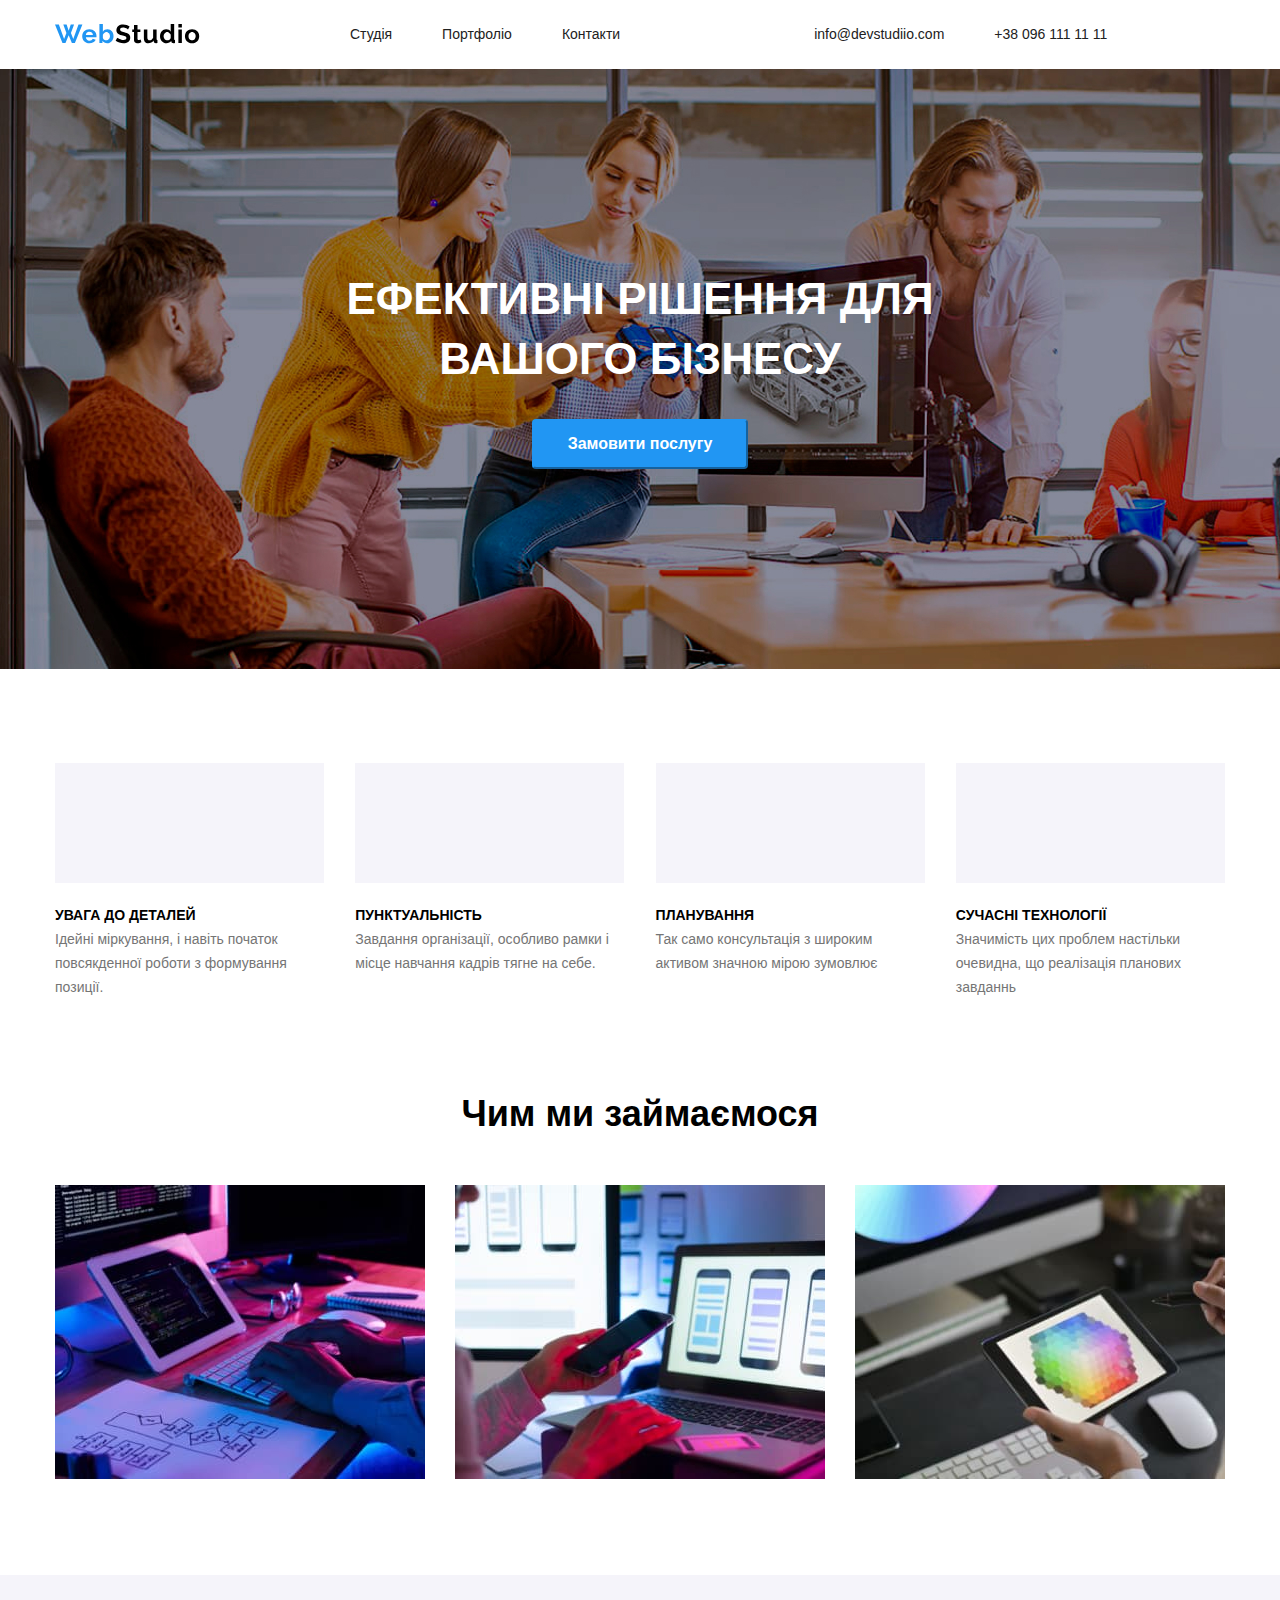
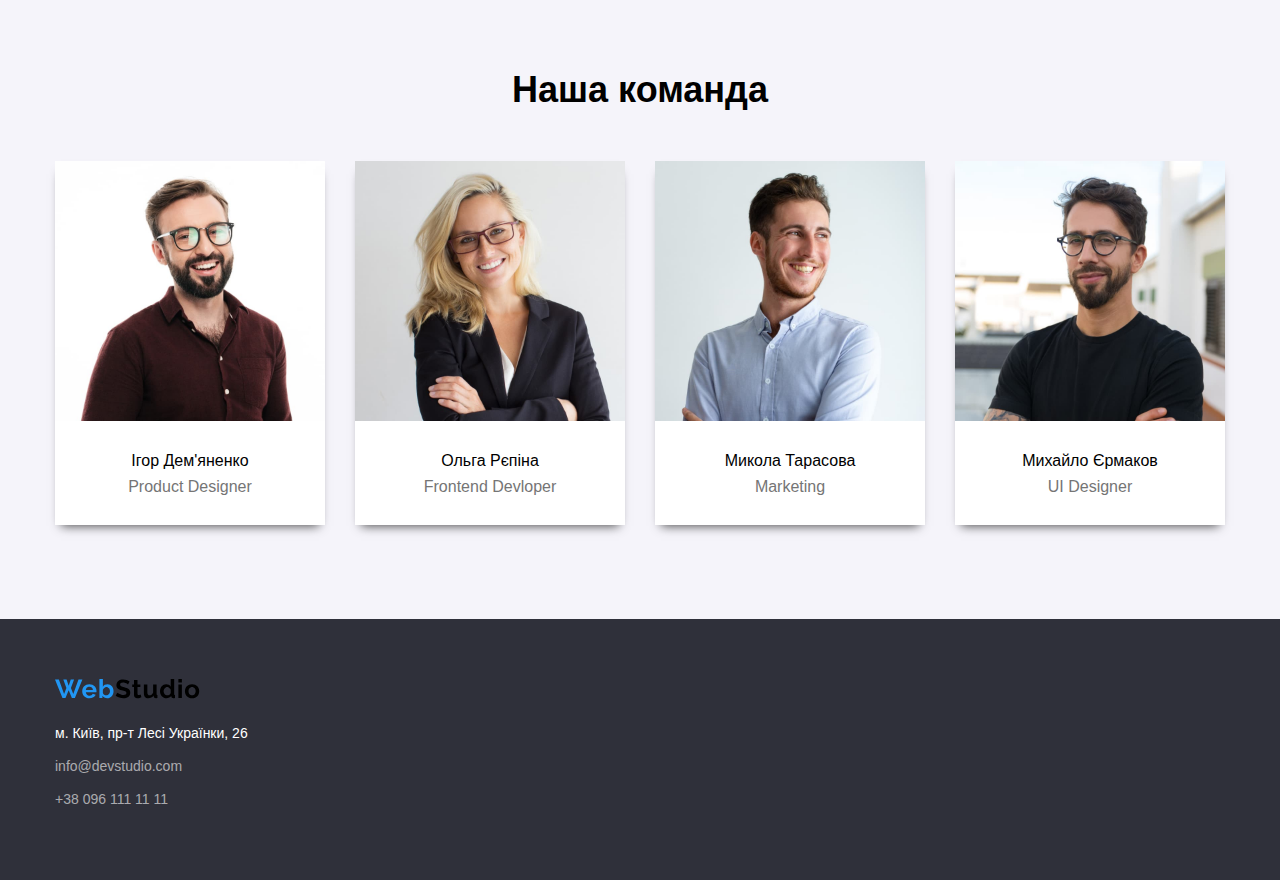
==== index.html @ 3b6b155e "add shadow" ====
<!DOCTYPE html>
<html lang="en">
<head>
    <meta charset="UTF-8">
    <meta name="viewport" content="width=device-width, initial-scale=1.0">
    <title>WebStudio</title>
    <link rel="stylesheet" href="normalize.css">
    <link rel="stylesheet" href="reset.css">
    <link rel="stylesheet" href="style.css">
</head>
<body>
    <header class="main-header">
       <div class="container">
        <ul class="nav-menu">
            <img src="img_Web/WebStudio.svg" alt="" class="logo">
            <li><a href="#" class="nav-link">Студія</a></li>
            <li><a href="porfolio.html" class="nav-link">Портфоліо</a></li>
            <li><a href="#" class="nav-link">Контакти</a></li>
            <li><a href="mailto:info@devstudiio.com" class="nav-email">info@devstudiio.com</a></li>
            <li><a href="tel:+380961111111" class="phone-number">+38 096 111 11 11</a></li>
        </ul>
       </div>
    </header>
    <main>
        <section class="main-section">
            <div class="container">
                <div class="flex-container">
                <h1 class="main-title">ЕФЕКТИВНІ РІШЕННЯ ДЛЯ ВАШОГО БІЗНЕСУ</h1>
                <button type="button" class="order-button"><p class="text-button">Замовити послугу</p></button>   
            </div> 
            </div>
        </section>
        <section class="feature-section">
            <div class="container">
                <div class="flex-container1">
                <div class="feature" id="one">
                    <h2 class="feature-title">УВАГА ДО ДЕТАЛЕЙ</h2>
                    <p class="feature-text">Ідейні міркування, і навіть початок повсякденної роботи з формування позиції.</p>
                </div>
                <br>
                <div class="feature" id="two">
                    <h2 class="feature-title">ПУНКТУАЛЬНІСТЬ</h2>
                    <p class="feature-text">Завдання організації, особливо рамки і місце навчання кадрів тягне на себе.</p>
                </div>
                <br>
                <div class="feature" id="three">
                    <h2 class="feature-title">ПЛАНУВАННЯ</h2>
                    <p class="feature-text">Так само консультація з широким активом значною мірою зумовлює</p>
                </div>
                <br>
                <div class="feature" id="four">
                    <h2 class="feature-title">СУЧАСНІ ТЕХНОЛОГІЇ</h2>
                    <p class="feature-text">Значимість цих проблем настільки очевидна, що реалізація планових завданнь</p>
                </div>
            </div>
            </div>
        </section>
        <section class="services">
            <div class="container">
                <h1 class="services-title">Чим ми займаємося</h1>
            <ul class="services-list">
                <li><img src="img_Web/imgg.jpg" alt="" class="foto-services"></li>
                <li><img src="img_Web/img(1).jpg" alt="" class="foto-services"></li>
                <li><img src="img_Web/img(2).jpg" alt="" class="foto-services"></li>
            </ul>
            </div>
        </section>
        <section class="team-section">
           <div class="container">
            <h1 class="team-title">Наша команда</h1>
            <ul class="team-list">
                <li class="team-li">
                    <img src="img_Web/img_.jpg" alt="" class="foto-member">
                    <p class="team-member-name">Ігор Дем'яненко</p>
                    <p class="team-member-job">Product Designer</p>
                </li>
                <li class="team-li">
                    <img src="img_Web/img_(1).jpg" alt="" class="foto-member">
                    <p class="team-member-name">Ольга Рєпіна</p>
                    <p class="team-member-job">Frontend Devloper</p>
                </li>
                <li class="team-li">
                    <img src="img_Web/img_(2).jpg" alt="" class="foto-member">
                    <p class="team-member-name">Микола Тарасова</p>
                    <p class="team-member-job">Marketing</p>
                </li>
                <li class="team-li">
                    <img src="img_Web/img_(3).jpg" alt="" class="foto-member">
                    <p class="team-member-name">Михайло Єрмаков</p>
                    <p class="team-member-job">UI Designer</p>
                </li>
            </ul>
           </div>
        </section>
    <footer class="main-footer">
        <div class="container">
            <img src="img_Web/WebStudio.svg" alt="" class="footer-logo">
            <p class="footer-address">м. Київ, пр-т Лесі Українки, 26</p>
            <p class="footer-email"><a href="mailto:info@devstudiio.com" class="link-email">info@devstudio.com</a></p>
            <p class="footer-phone"><a href="tel:+380961111111" class="link-phone">+38 096 111 11 11</a></p>    
        </div>
    </footer>
</body>
</html>
---- style.css ----
* {
  padding: 0;
  margin: 0;
}
:root {
  --background-color: #2F303A;
  --button-color: #2196F3;
  --section-two-color-text: #757575;
}

@font-face {
  font-family: 'Roboto';
  font-weight: 700;
  src: url('Roboto\Roboto-Bold.ttf');
}

@font-face {
  font-family: 'Roboto';
  font-weight: 900;
  src: url('Roboto\Roboto-Black.ttf');
}

@font-face {
  font-family: 'Roboto';
  font-weight: 500;
  src: url('Roboto\Roboto-Medium.ttf');
}

@font-face {
  font-family: 'Roboto';
  font-weight: 400;
  src: url('Roboto\Roboto-Regular.ttf');
}

@font-face {
  font-family: 'Roboto';
  font-weight: 300;
  src: url('Roboto\Roboto-Light.ttf');
}

body {

  font-family: 'Roboto', sans-serif;
  font-size: 14px
}
.nav-menu {
  list-style: none;
  display: flex;
  justify-content: center;
  justify-self: center;
  align-items: center;
}
.main-header > .container{
  display: flex;
  align-items: center;
}
.nav-link {
  font-family: 'Roboto', sans-serif;
  text-decoration: none;
  font-weight: 500;
  font-size: 14px;
  line-height: 1.17;
  color: #212121;
  margin-right: 50px;
}
.nav-link:hover {
  color: var(--button-color);
}
.nav-email{
  color: #212121;
  text-decoration: none;
}
.nav-email:hover{
  color: var(--button-color);
}
.logo{
margin-right: 150px;
}
.nav-email{
margin-left: 144px;
}
.phone-number{
margin-left: 50px;
color: #212121;
text-decoration: none;
}
.phone-number:hover{
  color: var(--button-color);
}
.main-section {
  background-color: var(--background-color);
}

.main-title {
  color: #FFF;
  text-align: center;
  font-family: 'Roboto' sans-serif;
  font-size: 44px;
  font-style: normal;
  font-weight: 900;
  line-height: 60px; 
  text-transform: uppercase;
}

.order-button {
  border-radius: 4px;
  border-color: var(--button-color);
  background-color: var(--button-color);
  text-align: center;
  width: 216px;
  height: 50px;
}

.text-button {
  font-family: 'Roboto', sans-serif;
  font-weight: 700;
  font-size: 16px;
  line-height: 16.41px;
  color: #FFFFFF;
}
.feature{
  width: 23%;
}
.feature-title {
  font-family: 'Roboto', sans-serif;
  font-weight: 700;
  font-size: 14px;
  line-height: 24px;
}

.feature-text {
  font-family: 'Roboto', sans-serif;
  font-weight: 400;
  font-size: 14px;
  line-height: 24px;
  color: #757575;
}

.services-title {
  font-family: 'Roboto', sans-serif;
  font-weight: 700;
  font-size: 36px;
  line-height: 42px;
  text-align: center;
  padding-bottom: 50px;
}
.team-title {
  font-family: 'Roboto', sans-serif;
  font-weight: 700;
  font-size: 36px;
  line-height: 42px;
  text-align: center;
  padding-bottom: 50px;
}
.team-member-name {
  font-family: 'Roboto', sans-serif;
  font-weight: 500;
  font-size: 16px;
  text-align: center;
  padding-top: 30px;
}

.team-member-job {
  font-family: 'Roboto', sans-serif;
  font-weight: 400;
  font-size: 16px;
  color: var(--section-two-color-text);
  text-align: center;
  padding-top: 10px;
}
.main-footer {
  background-color: var(--background-color);
}

.footer-address,
.footer-email,
.footer-phone {
      font-family: 'Roboto', sans-serif;
      font-weight: 400;
      font-size: 14px;
      line-height: 24px;
      color: #FFFFFF;
      padding-bottom: 9px;
  }

.footer-email { 
      color: rgba(255, 255, 255, 0.6);
  }
  
.footer-phone {
      color: rgba(255, 255, 255, 0.6);
  }
.link-email {
  text-decoration: none;
}
.link-phone{
  text-decoration: none;
}
.link-email,
.link-phone {
  color:rgba(255, 255, 255, 0.6) ;
}
.footer-logo{
  padding-bottom: 20px;
}
.flex-container{
  display: flex;
  justify-content: center;
  flex-wrap: wrap;
  align-content: space-between;
  }
.flex-container1{
  display: flex;
  justify-content: space-between;
}
.services-list{
  display: flex;
  justify-content: space-between;
}
.team-list{
  display: flex;
  justify-content: space-between;
}
.foto-member{
  width: 270px;
}
.team-li{
  width: 270px;
  background-color: #FFFFFF;
}
.container{
  width: 1170px;
  margin: 0 auto;
  padding: 0 15px;
}
.flex-container{
  width: 696px;
  height: 200px;
  margin: 0 auto;
}
.main-header{
  padding-top: 24px;
  padding-bottom: 25px;
}
.main-section{
  padding-top: 200px;
  padding-bottom: 200px;
}
.feature-section{
  padding-top: 94px;
  padding-bottom: 94px;
}
.services{
  padding-bottom: 94px;
}
.team-section{
  padding-bottom: 94px;
}
.main-footer{
  padding-top: 60px;
  padding-bottom: 60px;
}
#one::before{
  content:url(https://i.postimg.cc/RCQx4Rnm/antenna-1.png);

}
#two::before{
  content: url(https://i.postimg.cc/g2f45CsK/clock-1.png);
}
#three::before{
  content: url(https://i.postimg.cc/3xcx2T7Y/Vector.png);
}
#four::before{
  content: url(https://i.postimg.cc/FFbrKSBy/astronaut-1.png);
}
#one::before,
#two::before,
#three::before,
#four::before {
  width: 100%;
  height: 120px;
  display: flex;
  justify-content: center;
  align-items: center;
  background-color: #F5F4FA;
  margin-bottom: 20px;
}
.team-section {
  background-color: #F5F4FA;
}
.team-li{
  box-shadow: 0 7px 10px -6px  rgba(0, 0, 0, 0.7);
}
.team-member-job{
  padding-bottom: 30px;
}
.main-section{
  background-image: url("img_Web/Imggg.jpg");
  background-size: cover;
}
.team-title{
  padding-top: 94px;
}
 /* Я використав хостинг картинок тому що скачані в мене не відображаються */
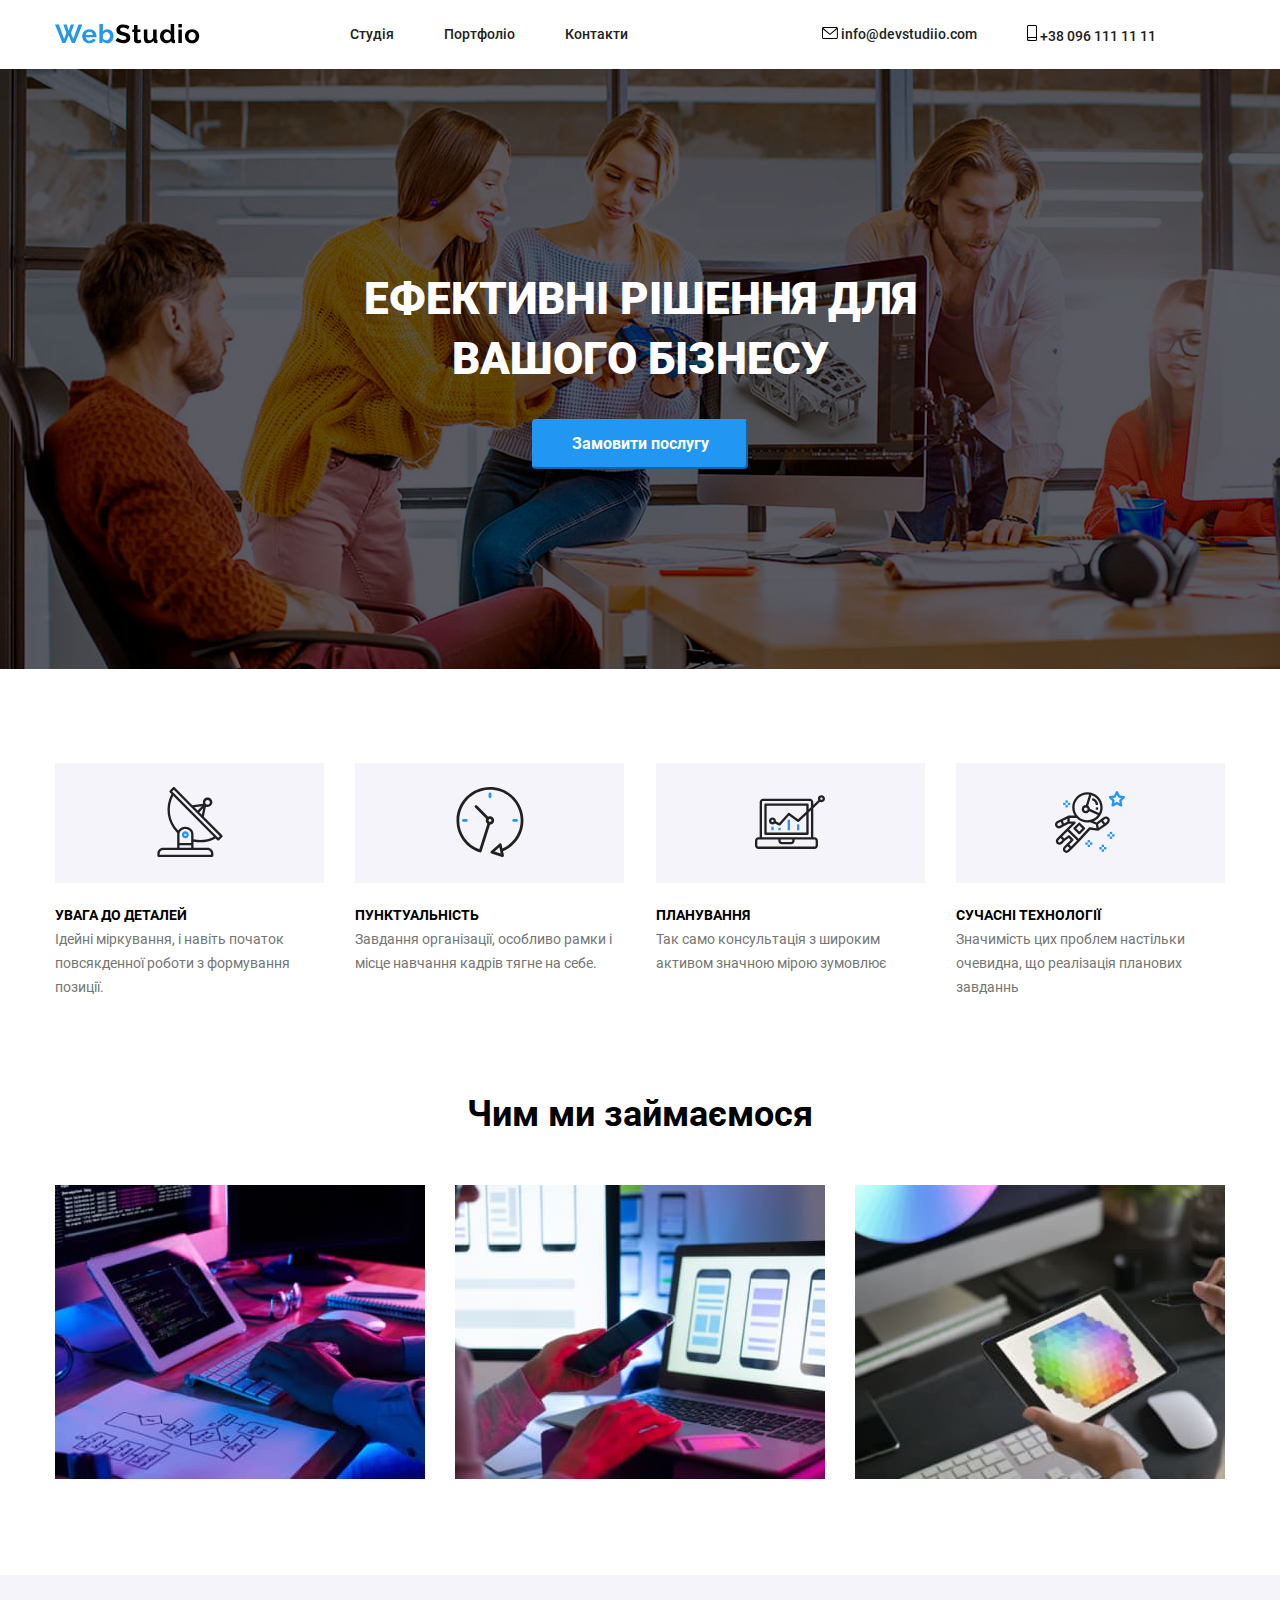
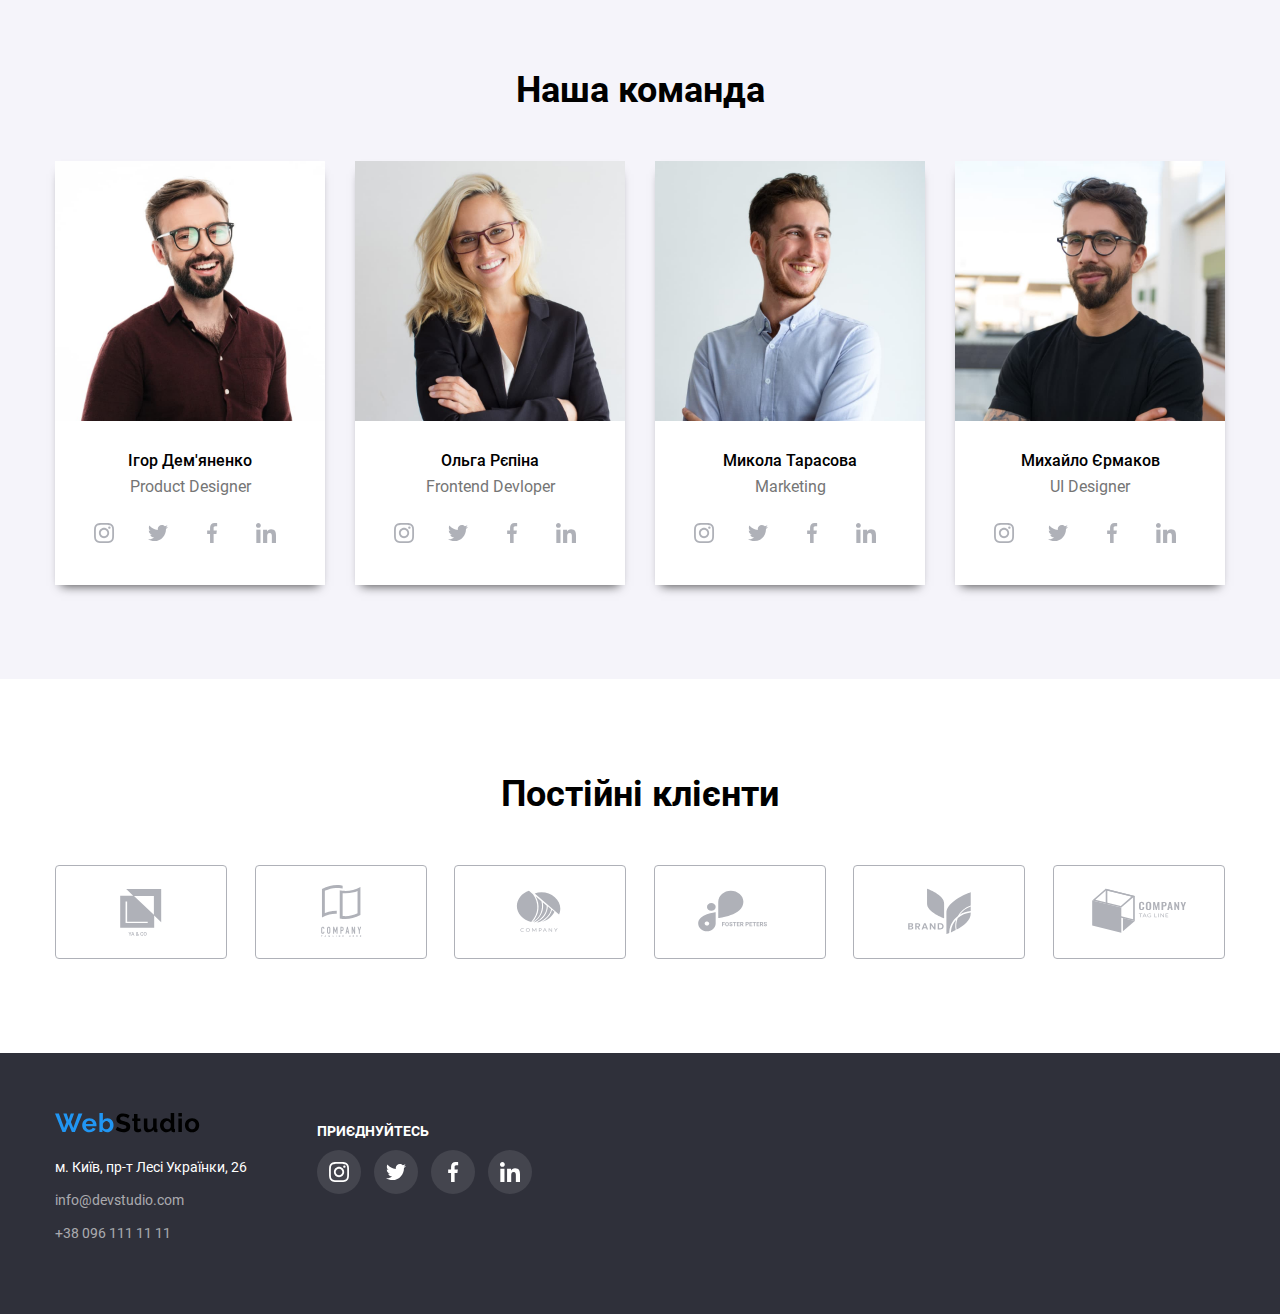
==== commit 54a46c81: "add svg" ====
--- a/index.html
+++ b/index.html
@@ -16,8 +16,14 @@
             <li><a href="#" class="nav-link">Студія</a></li>
             <li><a href="porfolio.html" class="nav-link">Портфоліо</a></li>
             <li><a href="#" class="nav-link">Контакти</a></li>
-            <li><a href="mailto:info@devstudiio.com" class="nav-email">info@devstudiio.com</a></li>
-            <li><a href="tel:+380961111111" class="phone-number">+38 096 111 11 11</a></li>
+            <li><svg class="icon-header-email" height="12px" width="16px">
+                <use href="img_Web/symbol-defs.svg#icon-envelope-hover"></use>
+                </svg>
+                <a href="mailto:info@devstudiio.com" class="nav-email">info@devstudiio.com</a></li>
+            <li><svg class="icon-header-phone" height="16px" width="10px">
+                <use href="img_Web/symbol-defs.svg#icon-smartphone"></use>
+                </svg>
+                <a href="tel:+380961111111" class="phone-number">+38 096 111 11 11</a></li>
         </ul>
        </div>
     </header>
@@ -73,31 +79,131 @@
                     <img src="img_Web/img_.jpg" alt="" class="foto-member">
                     <p class="team-member-name">Ігор Дем'яненко</p>
                     <p class="team-member-job">Product Designer</p>
+                    <div class="social-icon">
+                        <svg class="icon-social" height="44px" width="44px">
+                            <use href="img_Web/symbol-defs.svg#icon-Ellipse-3"></use>
+                            </svg>
+                        <svg class="icon-social" height="44px" width="44px">
+                            <use href="img_Web/symbol-defs.svg#icon-Ellipse-2"></use>
+                        </svg>
+                        <svg class="icon-social" height="44px" width="44px">
+                            <use href="img_Web/symbol-defs.svg#icon-Ellipse-1"></use>
+                        </svg>
+                        <svg class="icon-social" height="44px" width="44px">
+                            <use href="img_Web/symbol-defs.svg#icon-Ellipse"></use>
+                        </svg>
+                    </div>
                 </li>
                 <li class="team-li">
                     <img src="img_Web/img_(1).jpg" alt="" class="foto-member">
                     <p class="team-member-name">Ольга Рєпіна</p>
                     <p class="team-member-job">Frontend Devloper</p>
+                    <div class="social-icon">
+                        <svg class="icon-social" height="44px" width="44px">
+                            <use href="img_Web/symbol-defs.svg#icon-Ellipse-3"></use>
+                            </svg>
+                        <svg class="icon-social" height="44px" width="44px">
+                            <use href="img_Web/symbol-defs.svg#icon-Ellipse-2"></use>
+                        </svg>
+                        <svg class="icon-social" height="44px" width="44px">
+                            <use href="img_Web/symbol-defs.svg#icon-Ellipse-1"></use>
+                        </svg>
+                        <svg class="icon-social" height="44px" width="44px">
+                            <use href="img_Web/symbol-defs.svg#icon-Ellipse"></use>
+                        </svg>
+                    </div>
                 </li>
                 <li class="team-li">
                     <img src="img_Web/img_(2).jpg" alt="" class="foto-member">
                     <p class="team-member-name">Микола Тарасова</p>
                     <p class="team-member-job">Marketing</p>
+                    <div class="social-icon">
+                        <svg class="icon-social" height="44px" width="44px">
+                            <use href="img_Web/symbol-defs.svg#icon-Ellipse-3"></use>
+                            </svg>
+                        <svg class="icon-social" height="44px" width="44px">
+                            <use href="img_Web/symbol-defs.svg#icon-Ellipse-2"></use>
+                        </svg>
+                        <svg class="icon-social" height="44px" width="44px">
+                            <use href="img_Web/symbol-defs.svg#icon-Ellipse-1"></use>
+                        </svg>
+                        <svg class="icon-social" height="44px" width="44px">
+                            <use href="img_Web/symbol-defs.svg#icon-Ellipse"></use>
+                        </svg>
+                    </div>
                 </li>
                 <li class="team-li">
                     <img src="img_Web/img_(3).jpg" alt="" class="foto-member">
                     <p class="team-member-name">Михайло Єрмаков</p>
                     <p class="team-member-job">UI Designer</p>
+                    <div class="social-icon">
+                        <svg class="icon-social" height="44px" width="44px">
+                            <use href="img_Web/symbol-defs.svg#icon-Ellipse-3"></use>
+                            </svg>
+                        <svg class="icon-social" height="44px" width="44px">
+                            <use href="img_Web/symbol-defs.svg#icon-Ellipse-2"></use>
+                        </svg>
+                        <svg class="icon-social" height="44px" width="44px">
+                            <use href="img_Web/symbol-defs.svg#icon-Ellipse-1"></use>
+                        </svg>
+                        <svg class="icon-social" height="44px" width="44px">
+                            <use href="img_Web/symbol-defs.svg#icon-Ellipse"></use>
+                        </svg>
+                    </div>
                 </li>
             </ul>
            </div>
         </section>
+        <section class="client">
+            <div class="container">
+                <h2 class="client-title">Постійні клієнти</h2>
+                <div class="client-icons">
+                <svg class="icon-client" height="92px" width="170px" >
+                    <use href="img_Web/symbol-defs.svg#icon-Client-1"></use>
+                </svg>
+                <svg class="icon-client" height="92px" width="170px">
+                    <use href="img_Web/symbol-defs.svg#icon-Client-2"></use>
+                </svg>
+                <svg class="icon-client" height="92px" width="170px">
+                    <use href="img_Web/symbol-defs.svg#icon-Client-3"></use>
+                </svg>
+                <svg class="icon-client" height="92px" width="170px">
+                    <use href="img_Web/symbol-defs.svg#icon-Client-4"></use>
+                </svg>
+                <svg class="icon-client" height="92px" width="170px">
+                    <use href="img_Web/symbol-defs.svg#icon-Client-5"></use>
+                </svg>
+                <svg class="icon-client" height="92px" width="170px">
+                    <use href="img_Web/symbol-defs.svg#icon-Client-6"></use>
+                </svg>
+            </div>
+            </div>
+        </section>
     <footer class="main-footer">
         <div class="container">
+            <div class="footer-info">
             <img src="img_Web/WebStudio.svg" alt="" class="footer-logo">
             <p class="footer-address">м. Київ, пр-т Лесі Українки, 26</p>
             <p class="footer-email"><a href="mailto:info@devstudiio.com" class="link-email">info@devstudio.com</a></p>
-            <p class="footer-phone"><a href="tel:+380961111111" class="link-phone">+38 096 111 11 11</a></p>    
+            <p class="footer-phone"><a href="tel:+380961111111" class="link-phone">+38 096 111 11 11</a></p>   
+        </div> 
+            <div class="footer-social">
+                <h4 class="social-title">ПРИЄДНУЙТЕСЬ</h4>
+                <div class="socials">
+                <svg class="icon-footer" height="44px" width="44px">
+                    <use href="img_Web/symbol-defs.svg#icon-Ellipse-3"></use>
+                    </svg>
+                <svg class="icon-footer" height="44px" width="44px">
+                    <use href="img_Web/symbol-defs.svg#icon-Ellipse-2"></use>
+                </svg>
+                <svg class="icon-footer" height="44px" width="44px">
+                    <use href="img_Web/symbol-defs.svg#icon-Ellipse-1"></use>
+                </svg>
+                <svg class="icon-footer" height="44px" width="44px">
+                    <use href="img_Web/symbol-defs.svg#icon-Ellipse"></use>
+                </svg>
+               </div>
+            </div>
         </div>
     </footer>
 </body>
--- a/style.css
+++ b/style.css
@@ -11,31 +11,31 @@
 @font-face {
   font-family: 'Roboto';
   font-weight: 700;
-  src: url('Roboto\Roboto-Bold.ttf');
+  src: url('Roboto/Roboto-Bold.ttf');
 }
 
 @font-face {
   font-family: 'Roboto';
   font-weight: 900;
-  src: url('Roboto\Roboto-Black.ttf');
-}
-
-@font-face {
-  font-family: 'Roboto';
-  font-weight: 500;
-  src: url('Roboto\Roboto-Medium.ttf');
+  src: url('Roboto/Roboto-Black.ttf');
+}
+
+@font-face {
+  font-family: 'Roboto';
+  font-weight: 500;
+  src: url('Roboto/Roboto-Medium.ttf');
 }
 
 @font-face {
   font-family: 'Roboto';
   font-weight: 400;
-  src: url('Roboto\Roboto-Regular.ttf');
+  src: url('Roboto/Roboto-Regular.ttf');
 }
 
 @font-face {
   font-family: 'Roboto';
   font-weight: 300;
-  src: url('Roboto\Roboto-Light.ttf');
+  src: url('Roboto/Roboto-Light.ttf');
 }
 
 body {
@@ -63,12 +63,16 @@
   color: #212121;
   margin-right: 50px;
 }
+
 .nav-link:hover {
   color: var(--button-color);
 }
 .nav-email{
   color: #212121;
   text-decoration: none;
+  font-family: 'Roboto', sans-serif;
+  font-weight: 500;
+  font-size: 14px;
 }
 .nav-email:hover{
   color: var(--button-color);
@@ -77,12 +81,14 @@
 margin-right: 150px;
 }
 .nav-email{
-margin-left: 144px;
+
 }
 .phone-number{
-margin-left: 50px;
-color: #212121;
-text-decoration: none;
+  color: #212121;
+  text-decoration: none;
+  font-family: 'Roboto', sans-serif;
+  font-weight: 500;
+  font-size: 14px;
 }
 .phone-number:hover{
   color: var(--button-color);
@@ -109,6 +115,7 @@
   text-align: center;
   width: 216px;
   height: 50px;
+  cursor: pointer;
 }
 
 .text-button {
@@ -261,17 +268,17 @@
   padding-bottom: 60px;
 }
 #one::before{
-  content:url(https://i.postimg.cc/RCQx4Rnm/antenna-1.png);
+  content:url(img_Web/antenna.svg);
 
 }
 #two::before{
-  content: url(https://i.postimg.cc/g2f45CsK/clock-1.png);
+  content: url(img_Web/clock.svg);
 }
 #three::before{
-  content: url(https://i.postimg.cc/3xcx2T7Y/Vector.png);
+  content: url(img_Web/diagram.svg);
 }
 #four::before{
-  content: url(https://i.postimg.cc/FFbrKSBy/astronaut-1.png);
+  content: url(img_Web/astronaut.svg);
 }
 #one::before,
 #two::before,
@@ -292,13 +299,95 @@
   box-shadow: 0 7px 10px -6px  rgba(0, 0, 0, 0.7);
 }
 .team-member-job{
-  padding-bottom: 30px;
+  padding-bottom: 16px;
 }
 .main-section{
-  background-image: url("img_Web/Imggg.jpg");
+  background-image: linear-gradient(to bottom, rgba(0,0,0,0.5), rgba(0,0,0,0.5)), url("img_Web/Imggg.jpg");
   background-size: cover;
+
 }
 .team-title{
   padding-top: 94px;
 }
- /* Я використав хостинг картинок тому що скачані в мене не відображаються */+.icon-header-email{
+  margin-left: 144px;
+  align-items: center;
+}
+
+.icon-header-phone{
+  margin-left: 50px;
+}
+.nav-menu > li:hover{
+  fill: #2196F3;
+}
+.social-icon{
+  display: flex;
+  justify-content: center;
+  padding-bottom: 30px;
+
+}
+.icon-social{
+  fill: #AFB1B8;
+  cursor: pointer;
+  margin-right: 10px;
+}
+.icon-social:hover{
+  fill: #FFFFFF;
+  background-color: #2196F3;
+  border-radius: 30px;
+}
+.icon-client{
+  fill: #AFB1B8;
+  cursor: pointer;
+  border: 1px solid #AFB1B8;
+  border-radius: 4px;
+  margin-bottom: 94px;
+}
+.icon-client:hover{
+  fill: #2196F3;
+  border: 1px solid #2196F3;
+}
+.client-icons{
+  display: flex;
+  justify-content: space-between;
+}
+.client-title{
+  font-family: 'Roboto', sans-serif;
+  font-weight: 700;
+  font-size: 36px;
+  line-height: 42.19px;
+  letter-spacing: 3%;
+  text-align: center;
+  padding-top: 94px;
+  padding-bottom: 50px;
+}
+.social-title{
+  font-family: 'Roboto', sans-serif;
+  font-weight: 700;
+  color: #FFFFFF;
+  line-height: 16.41px;
+  font-size: 14px;
+  letter-spacing: 3%;
+  padding-top: 10px;
+  padding-bottom: 10px;
+}
+.footer-social{
+  display: flex;
+  align-items: flex-start;
+  flex-direction: column;
+  padding-left: 70px;
+}
+.main-footer > .container{
+  display: flex;
+  align-items: start;
+}
+.icon-footer{
+  fill: #FFFFFF;
+  cursor: pointer;
+  background-color: #FFFFFF1A;
+  margin-right: 10px;
+  border-radius: 30px;
+}
+.icon-footer:hover{
+  background-color: #2196F3;
+}
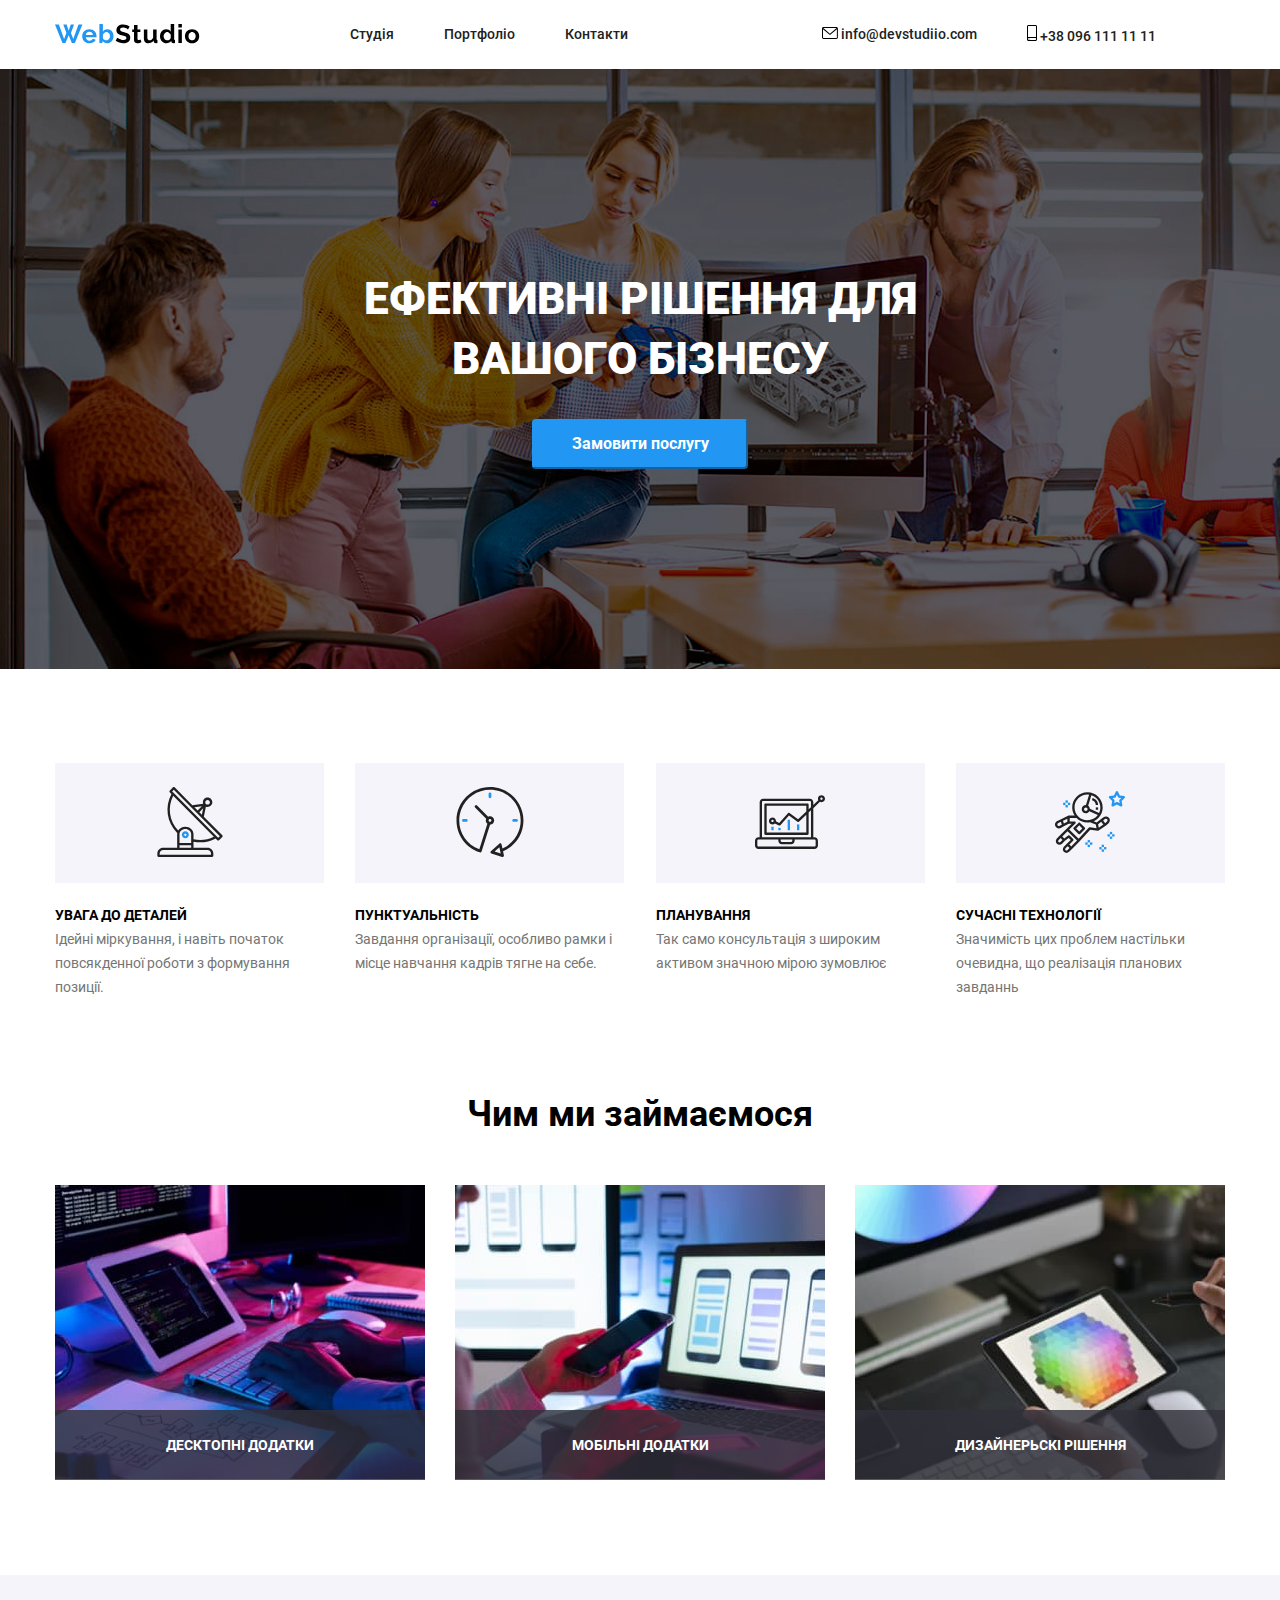
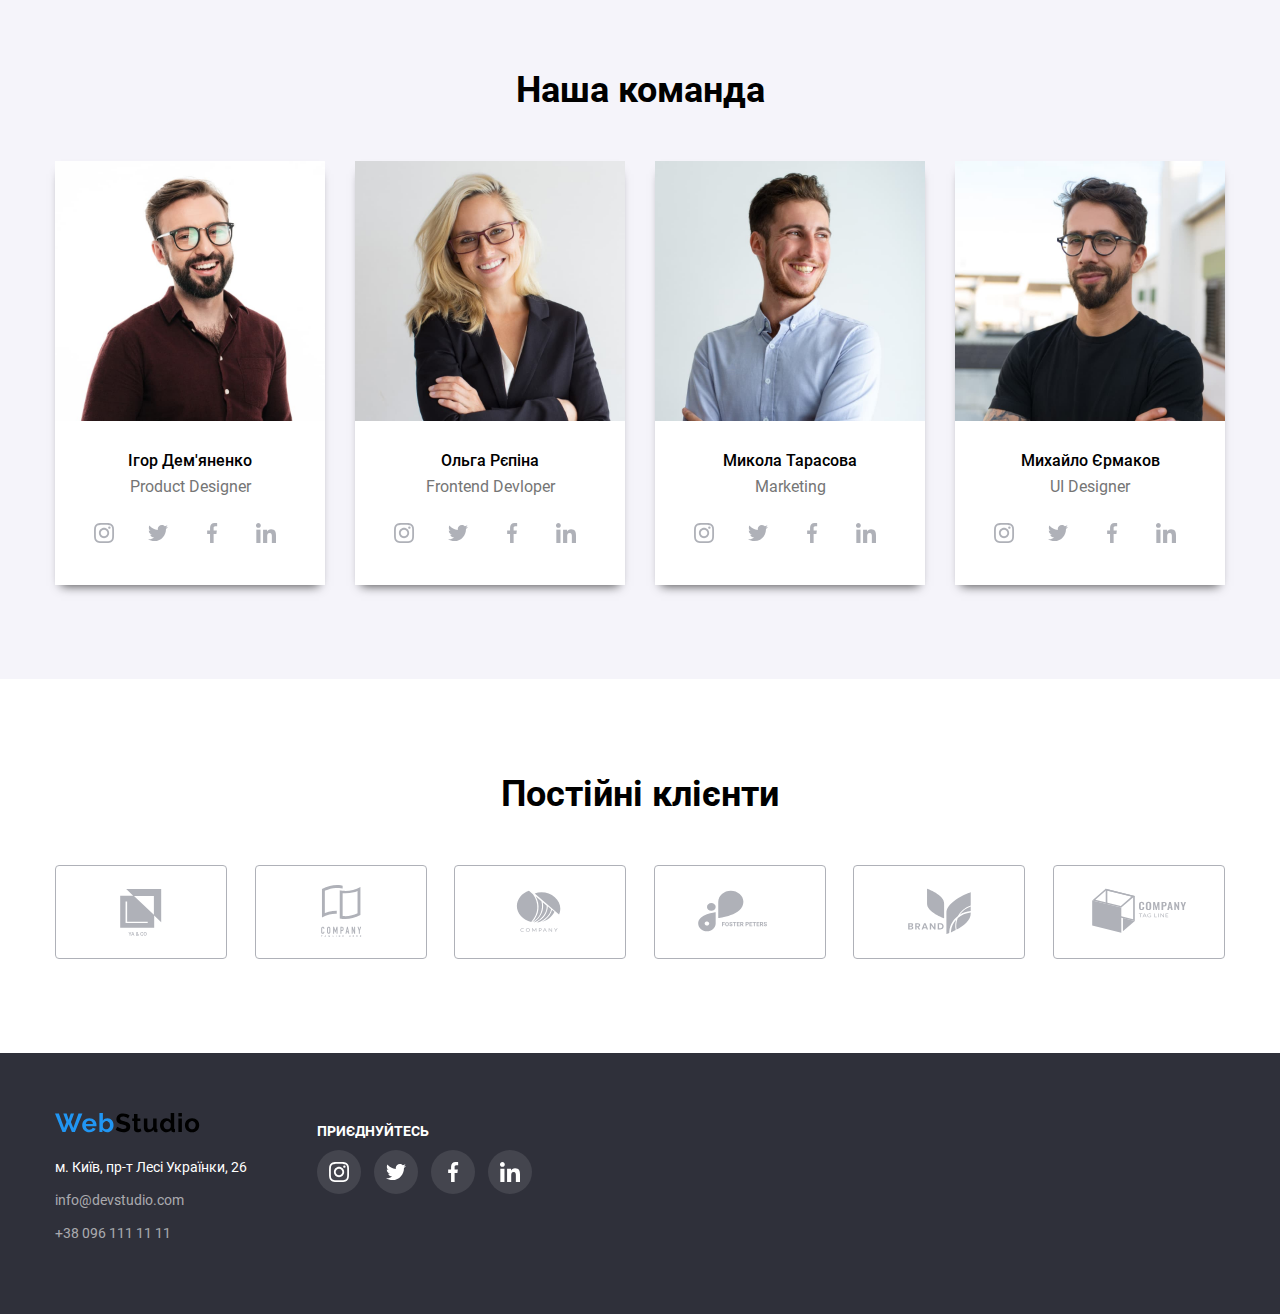
==== commit 58761847: "add position" ====
--- a/index.html
+++ b/index.html
@@ -65,9 +65,9 @@
             <div class="container">
                 <h1 class="services-title">Чим ми займаємося</h1>
             <ul class="services-list">
-                <li><img src="img_Web/imgg.jpg" alt="" class="foto-services"></li>
-                <li><img src="img_Web/img(1).jpg" alt="" class="foto-services"></li>
-                <li><img src="img_Web/img(2).jpg" alt="" class="foto-services"></li>
+                <li><img src="img_Web/imgg.jpg" alt="" class="foto-services"> <p class="bg-title">ДЕСКТОПНІ ДОДАТКИ</p></li>
+                <li><img src="img_Web/img(1).jpg" alt="" class="foto-services"> <p class="bg-title">МОБІЛЬНІ ДОДАТКИ</p></li>
+                <li><img src="img_Web/img(2).jpg" alt="" class="foto-services"> <p class="bg-title">ДИЗАЙНЕРЬСКІ РІШЕННЯ</p></li>
             </ul>
             </div>
         </section>
--- a/style.css
+++ b/style.css
@@ -391,3 +391,22 @@
 .icon-footer:hover{
   background-color: #2196F3;
 }
+.services{
+  position: relative;
+}
+.bg-title{
+  background-color: #2F303ACC;
+  font-family: 'Roboto', sans-serif;
+  font-weight: 700;
+  font-size: 14px;
+  line-height: 16px;
+  color: #FFFFFF;
+  width: 370px;
+  height: 70px;
+  display: flex;
+  align-items: center;
+  justify-content: center;
+  z-index: 1;
+  position: absolute;
+  bottom: 95px;
+}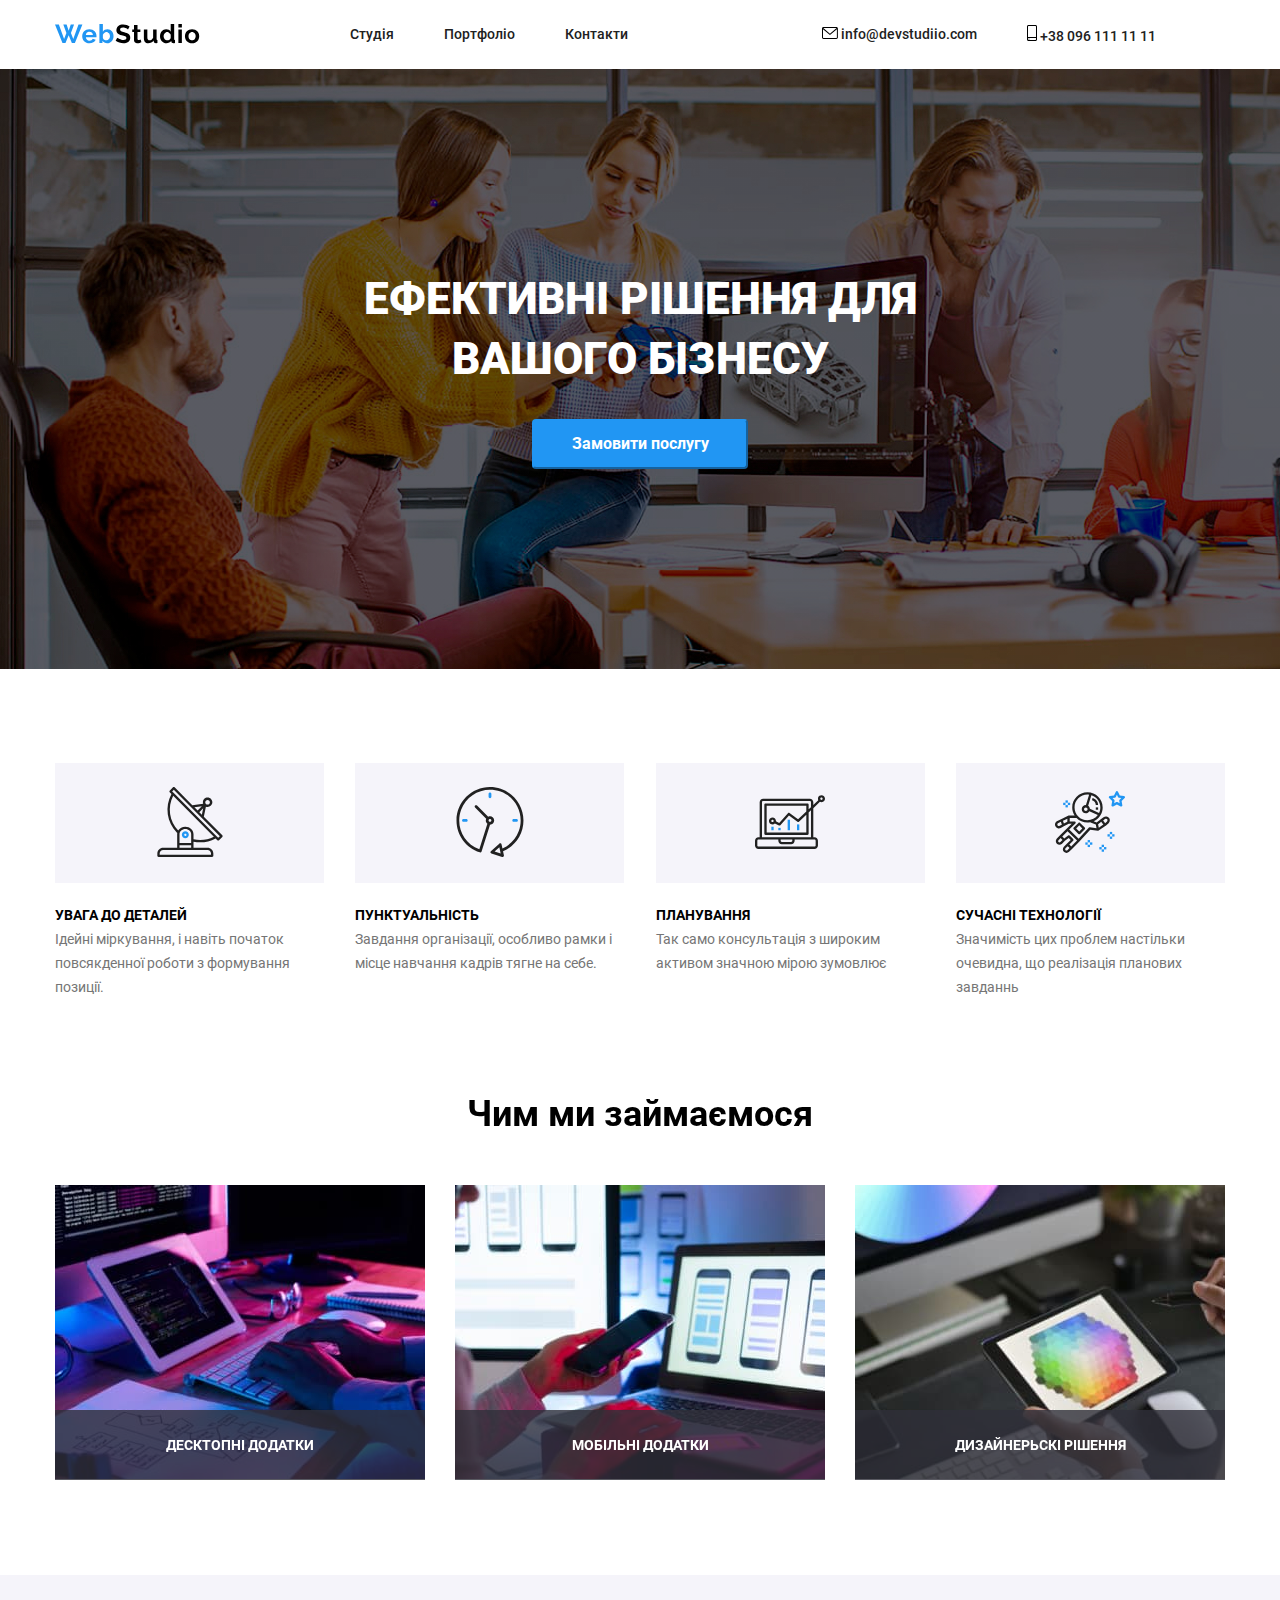
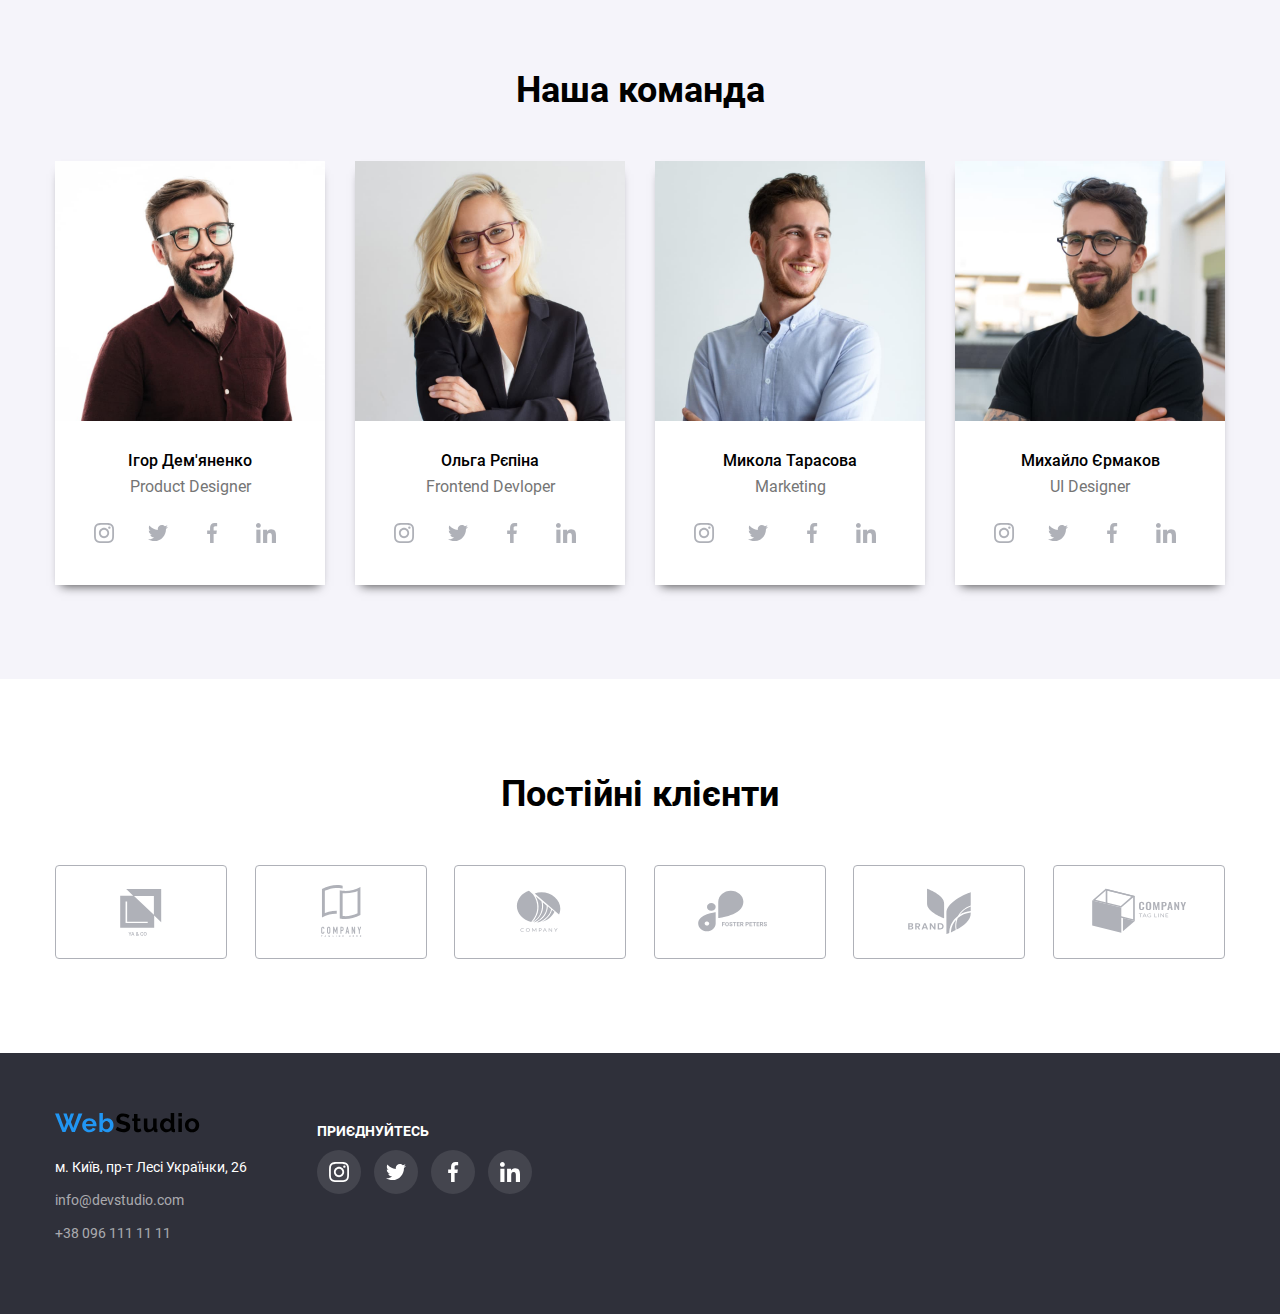
==== commit e9e0322d: "ch" ====
--- a/index.html
+++ b/index.html
@@ -32,8 +32,35 @@
             <div class="container">
                 <div class="flex-container">
                 <h1 class="main-title">ЕФЕКТИВНІ РІШЕННЯ ДЛЯ ВАШОГО БІЗНЕСУ</h1>
-                <button type="button" class="order-button"><p class="text-button">Замовити послугу</p></button>   
-            </div> 
+                <button type="button" class="order-button" data-modal-open><p class="text-button">Замовити послугу</p></button>   
+                </div>
+                <div class="backdrop is-hidden" data-modal>
+                    <div class="modal">
+                        <button class="btn" data-modal-close>X</button>
+                        <h1 class="form-title">Залиште свої дані, ми вам передзвонимо</h1>
+                        <form action="" class="form">
+                            <p class="pred-title">Ім'я</p>
+                            <label>
+                                <input class="form-input" type="text" name="name" id="onee" >
+                            </label>
+                            <p class="pred-title">Телефон</p>
+                            <label>
+                                <input class="form-input" type="tel" name="tel" id="twoo" >
+                            </label>
+                            <p class="pred-title">Пошта</p>
+                            <label>
+                                <input class="form-input" type="email" name="email" id="threee">
+                            </label>
+                            <p class="pred-title">Коментар</p>
+                            <textarea name="form-input" id="fourr" cols="30" rows="10">Введіть текст</textarea>
+                        </form>
+                        <div class="poin">
+                            <img src="img_Web/Vector_7.svg" alt="">
+                            <p class="poin-title">Погоджуюся з розсилкою та приймаю Умови договору</p>
+                        </div>
+                        <button type="button" class="button" data-modal-close>Відправити</button>
+                    </div>
+                </div>
             </div>
         </section>
         <section class="feature-section">
@@ -206,5 +233,7 @@
             </div>
         </div>
     </footer>
+    
+    <script src="js/main.js"></script>
 </body>
 </html>
--- a/style.css
+++ b/style.css
@@ -409,4 +409,120 @@
   z-index: 1;
   position: absolute;
   bottom: 95px;
+}
+.backdrop {
+  position: fixed;
+  top: 0;
+  left: 0;
+  width: 100%;
+  height: 100%;
+  background-color: rgba(0, 0, 0, 0.5);
+  opacity: 1;
+}
+.backdrop.is-hidden {
+  opacity: 0;
+  pointer-events: none;
+}
+.no-scroll {
+  overflow: hidden;
+}
+.modal {
+  position: absolute;
+  top: 50%;
+  left: 50%;
+  width: 528px;
+  height: 581px;
+  padding: 15px;
+  background-color: #FFFFFF;
+  transform: translate(-50%, -50%);
+}
+
+.modal{
+  margin: 0;
+}
+.btn{
+  border-radius: 150px;
+  padding-left: 9px;
+  padding-right: 9px;
+  padding-top: 5px;
+  padding-bottom: 5px;
+  margin-left: 500px;
+  border-color: #0000001A;
+}
+.form-title{
+  text-align: center;
+  font-family: 'Roboto', sans-serif;
+  font-weight: 700;
+  font-size: 20px;
+  margin-bottom: 12px;
+}
+
+.pred-title{
+  font-family: 'Roboto', sans-serif;
+  font-weight: 400;
+  font-size: 12px;
+  color: #757575;
+}
+.form-input{
+  width: 448px;
+  height: 40px;
+  border-color: #21212133;
+}
+.form{
+  display: flex;
+  justify-content: center;
+  align-items: flex-start;
+  flex-direction: column;
+  margin-left: 40px;
+}
+#fourr{
+  min-width: 435px;
+  min-height: 120px;
+  color: #75757580;
+  padding-left: 16px;
+  padding-top: 12px;
+  font-family: 'Roboto', sans-serif;
+  font-weight: 400;
+  font-size: 12px;
+  margin-bottom: 20px;
+}
+#onee,
+#twoo,
+#threee{
+  margin-bottom: 12px;
+}
+.poin-title{
+  font-family: 'Roboto', sans-serif;
+  font-weight: 400;
+  font-size: 14px;
+  color: #757575;
+  text-align: center;
+}
+#onee{
+  background: url(img_Web/Vector_4.svg) no-repeat 12px;
+}
+#twoo{
+  background: url(img_Web/Vector_5.svg) no-repeat 12px;
+}
+#threee{
+  background: url(img_Web/Vector_6.svg) no-repeat 12px;
+}
+.poin{
+  display: flex;
+  justify-content: center;
+}
+.poin-title{
+  margin-left: 5px;
+}
+.button{
+  border-radius: 4px;
+  border-color: var(--button-color);
+  background-color: var(--button-color);
+  text-align: center;
+  width: 216px;
+  height: 50px;
+  cursor: pointer;
+  color: #FFFFFF;
+  margin-left: 160px;
+  margin-top: 17px;
 }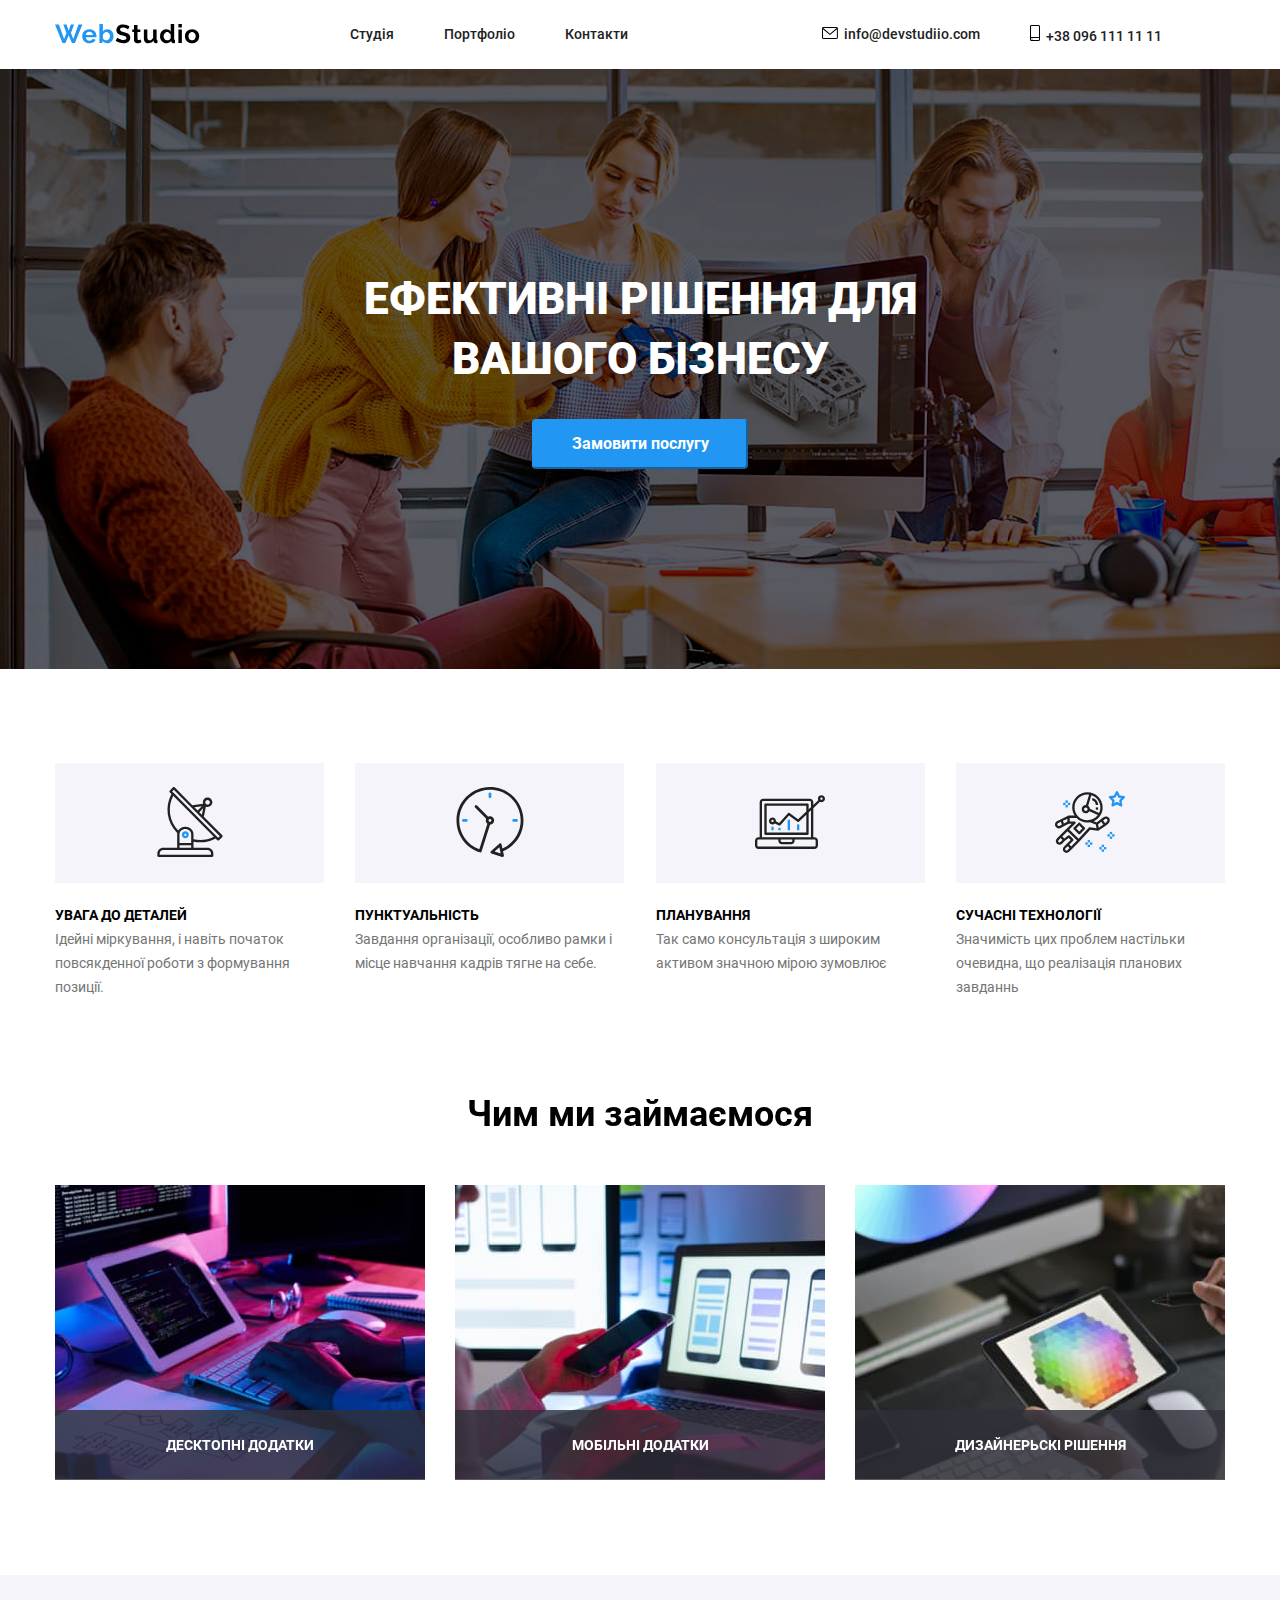
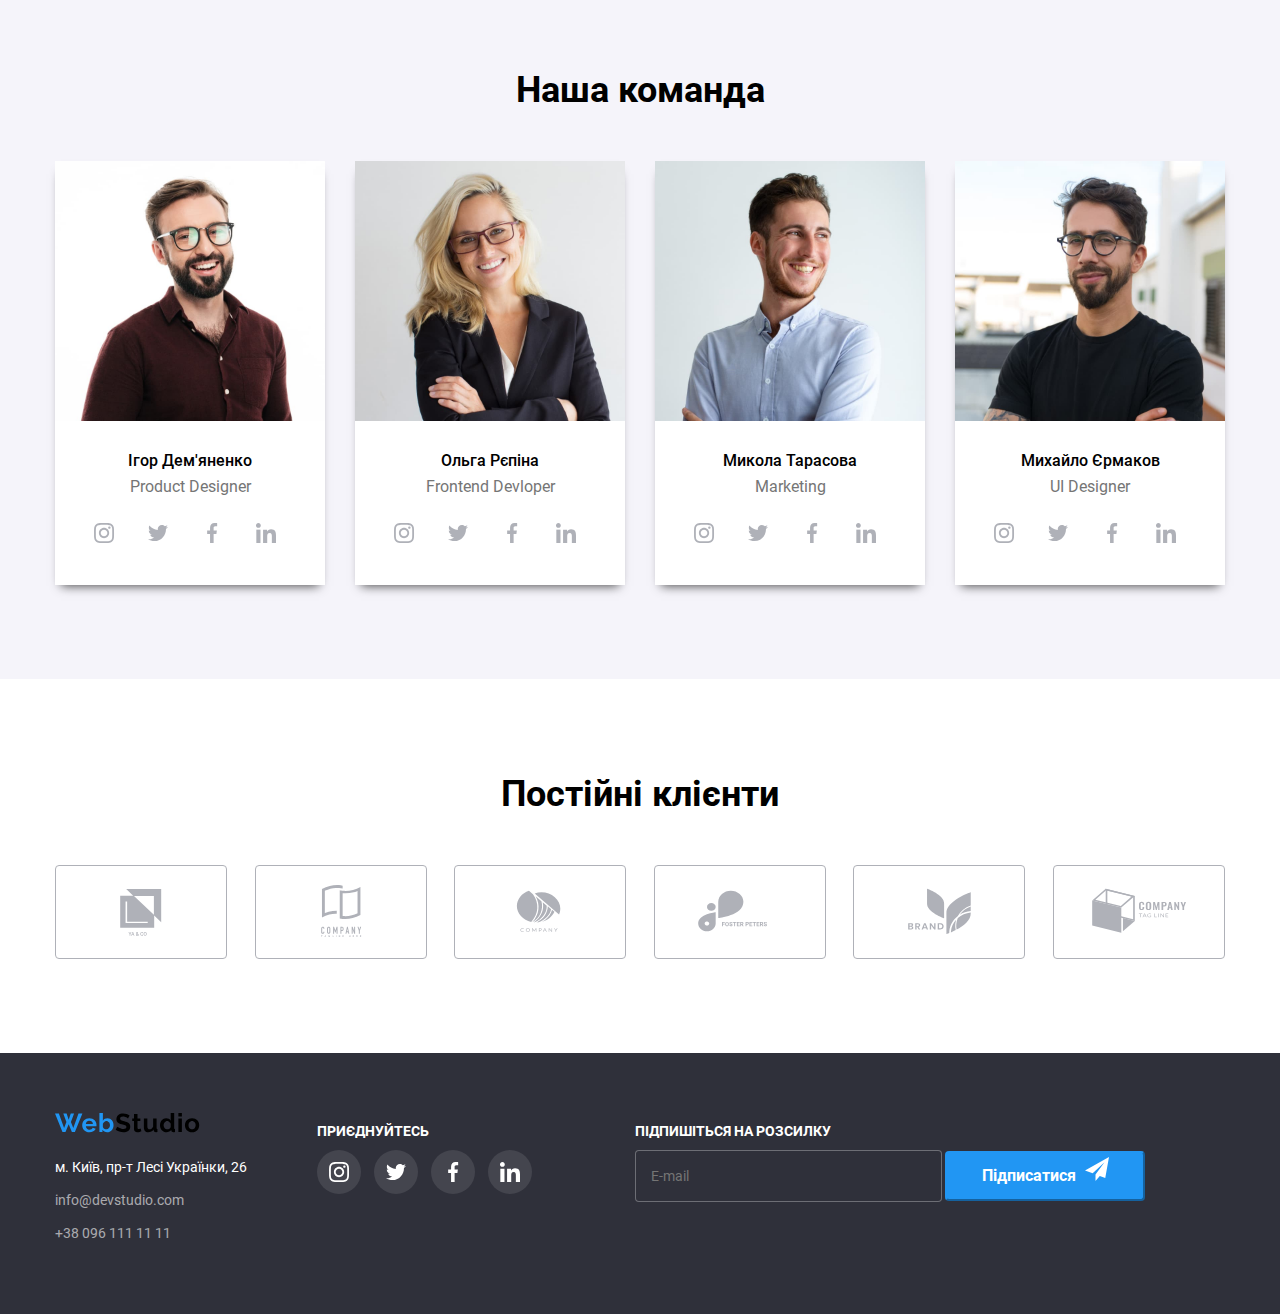
==== commit 2c0d35fc: "ch" ====
--- a/index.html
+++ b/index.html
@@ -16,14 +16,14 @@
             <li><a href="#" class="nav-link">Студія</a></li>
             <li><a href="porfolio.html" class="nav-link">Портфоліо</a></li>
             <li><a href="#" class="nav-link">Контакти</a></li>
-            <li><svg class="icon-header-email" height="12px" width="16px">
+            <li>
+                <a href="mailto:info@devstudiio.com" class="nav-email"> <svg class="icon-header-email" height="12px" width="16px">
                 <use href="img_Web/symbol-defs.svg#icon-envelope-hover"></use>
-                </svg>
-                <a href="mailto:info@devstudiio.com" class="nav-email">info@devstudiio.com</a></li>
-            <li><svg class="icon-header-phone" height="16px" width="10px">
+                </svg> info@devstudiio.com</a></li>
+            <li>
+                <a href="tel:+380961111111" class="phone-number"> <svg class="icon-header-phone" height="16px" width="10px">
                 <use href="img_Web/symbol-defs.svg#icon-smartphone"></use>
-                </svg>
-                <a href="tel:+380961111111" class="phone-number">+38 096 111 11 11</a></li>
+                </svg> +38 096 111 11 11</a></li>
         </ul>
        </div>
     </header>
@@ -52,13 +52,15 @@
                                 <input class="form-input" type="email" name="email" id="threee">
                             </label>
                             <p class="pred-title">Коментар</p>
-                            <textarea name="form-input" id="fourr" cols="30" rows="10">Введіть текст</textarea>
+                            <textarea name="form-input" id="fourr" cols="30" rows="10" placeholder="Введіть текст"></textarea>
+                            <div class="poin">
+                            <label>
+                                <input type="checkbox" name="checkbox" class="checkbox">
+                            </label>
+                            <p class="poin-title">Погоджуюся з розсилкою та приймаю <span class="poin-span">Умови договору</span></p>
+                        </div>
+                        <button type="submit" class="button" data-modal-close>Відправити</button>
                         </form>
-                        <div class="poin">
-                            <img src="img_Web/Vector_7.svg" alt="">
-                            <p class="poin-title">Погоджуюся з розсилкою та приймаю Умови договору</p>
-                        </div>
-                        <button type="button" class="button" data-modal-close>Відправити</button>
                     </div>
                 </div>
             </div>
@@ -231,6 +233,15 @@
                 </svg>
                </div>
             </div>
+            <div class="footer-form">
+                <form class="footer-forms">
+                    <h4 class="social-title">ПІДПИШІТЬСЯ НА РОЗСИЛКУ</h4>
+                    <label>
+                        <input class="input-footer" type="email" name="email" placeholder="E-mail">
+                    </label>
+                    <button class="btn-footer" type="button">Підписатися <img class="img-btn-footer" src="img_Web/icon_send.svg" alt=""></button>
+                </form>
+            </div>
         </div>
     </footer>
     
--- a/style.css
+++ b/style.css
@@ -80,9 +80,7 @@
 .logo{
 margin-right: 150px;
 }
-.nav-email{
-
-}
+
 .phone-number{
   color: #212121;
   text-decoration: none;
@@ -312,10 +310,12 @@
 .icon-header-email{
   margin-left: 144px;
   align-items: center;
+  margin-right: 3px;
 }
 
 .icon-header-phone{
   margin-left: 50px;
+  margin-right: 3px;
 }
 .nav-menu > li:hover{
   fill: #2196F3;
@@ -448,6 +448,7 @@
   padding-bottom: 5px;
   margin-left: 500px;
   border-color: #0000001A;
+  cursor: pointer;
 }
 .form-title{
   text-align: center;
@@ -464,7 +465,7 @@
   color: #757575;
 }
 .form-input{
-  width: 448px;
+  width: 418px;
   height: 40px;
   border-color: #21212133;
 }
@@ -490,13 +491,14 @@
 #twoo,
 #threee{
   margin-bottom: 12px;
+  padding-left: 30px;
 }
 .poin-title{
   font-family: 'Roboto', sans-serif;
   font-weight: 400;
   font-size: 14px;
   color: #757575;
-  text-align: center;
+
 }
 #onee{
   background: url(img_Web/Vector_4.svg) no-repeat 12px;
@@ -510,6 +512,8 @@
 .poin{
   display: flex;
   justify-content: center;
+  align-items: flex-start;
+
 }
 .poin-title{
   margin-left: 5px;
@@ -523,6 +527,47 @@
   height: 50px;
   cursor: pointer;
   color: #FFFFFF;
-  margin-left: 160px;
+  margin-left: 125px;
   margin-top: 17px;
+}
+.checkbox{
+  width: 16px;
+  height: 16px;
+  border-color: #212121;
+  margin-left: 10px;
+}
+.poin-span{
+  text-decoration: underline #2196F3;
+  color: #2196F3;
+}
+.footer-form{
+  margin-left: 93px;
+}
+.input-footer{
+  width: 290px;
+  height: 50px;
+  border-radius: 4px;
+  border: 1px solid #FFFFFF4D;
+  background-color: #2F303A;
+  padding-left: 15px;
+}
+.btn-footer {
+  border-radius: 4px;
+  border-color: var(--button-color);
+  background-color: var(--button-color);
+  text-align: center;
+  width: 200px;
+  height: 50px;
+  cursor: pointer;
+  font-family: 'Roboto', sans-serif;
+  font-weight: 700;
+  font-size: 16px;
+  line-height: 30px;
+  letter-spacing: 6%;
+  color: #FFFFFF;
+  padding-bottom: 5px;
+}
+.img-btn-footer{
+  margin-left: 5px;
+
 }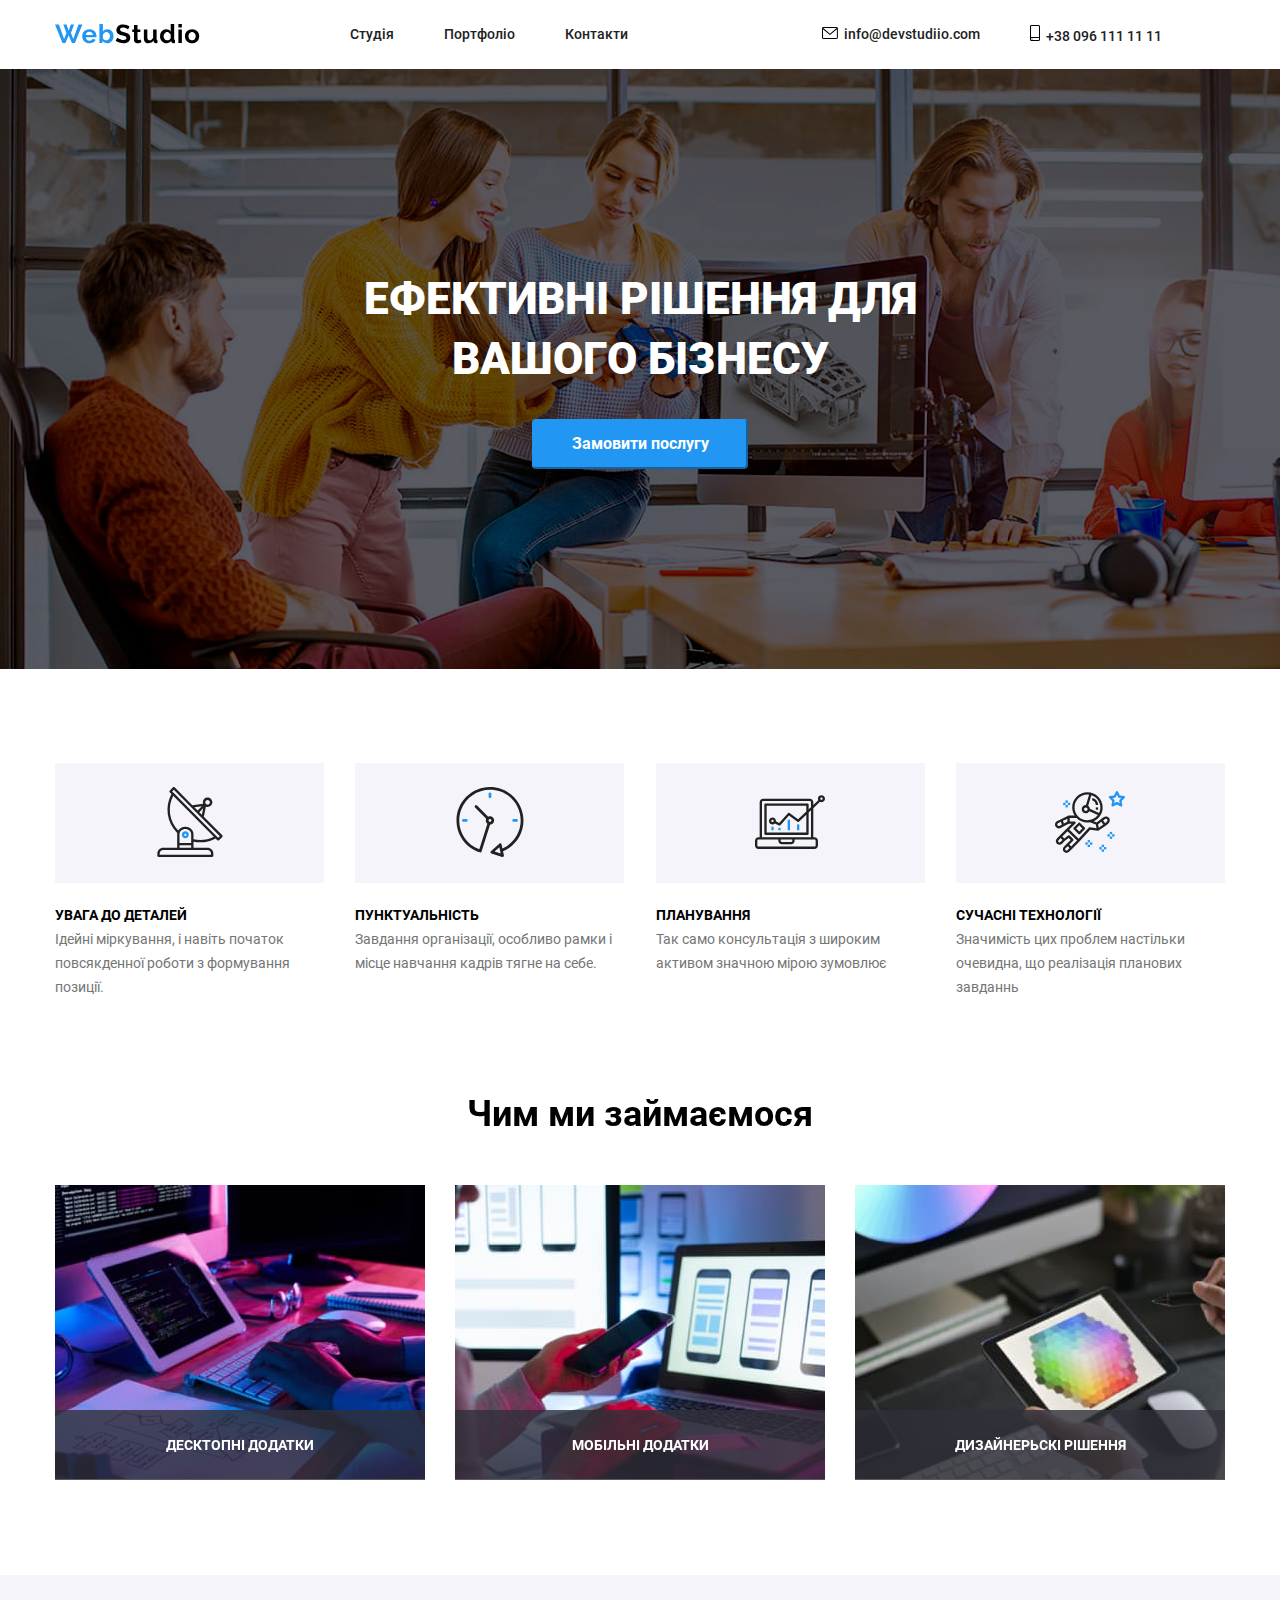
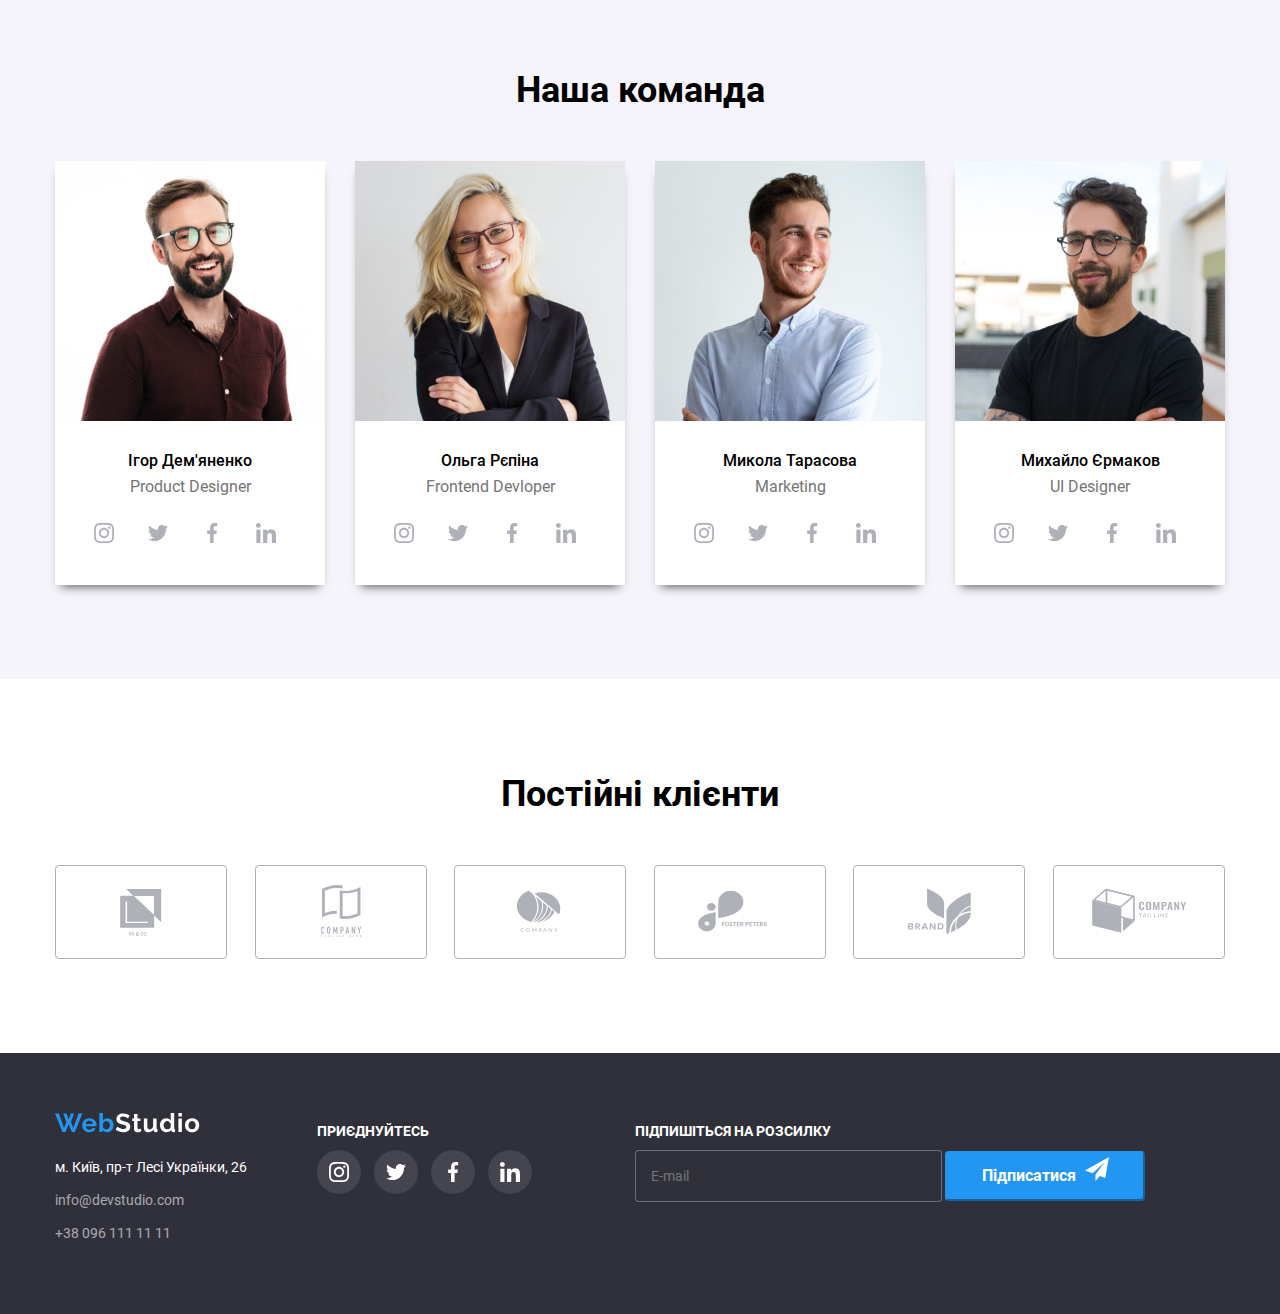
==== commit 601e0e4f: "ch" ====
--- a/index.html
+++ b/index.html
@@ -211,27 +211,28 @@
     <footer class="main-footer">
         <div class="container">
             <div class="footer-info">
-            <img src="img_Web/WebStudio.svg" alt="" class="footer-logo">
-            <p class="footer-address">м. Київ, пр-т Лесі Українки, 26</p>
-            <p class="footer-email"><a href="mailto:info@devstudiio.com" class="link-email">info@devstudio.com</a></p>
-            <p class="footer-phone"><a href="tel:+380961111111" class="link-phone">+38 096 111 11 11</a></p>   
-        </div> 
+                <img src="img_Web/WebStudio_footer.svg" alt="" class="footer-logo">
+                <p class="footer-address">м. Київ, пр-т Лесі Українки, 26</p>
+                <p class="footer-email"><a href="mailto:info@devstudiio.com" class="link-email">info@devstudio.com</a>
+                </p>
+                <p class="footer-phone"><a href="tel:+380961111111" class="link-phone">+38 096 111 11 11</a></p>
+            </div>
             <div class="footer-social">
                 <h4 class="social-title">ПРИЄДНУЙТЕСЬ</h4>
                 <div class="socials">
-                <svg class="icon-footer" height="44px" width="44px">
-                    <use href="img_Web/symbol-defs.svg#icon-Ellipse-3"></use>
-                    </svg>
-                <svg class="icon-footer" height="44px" width="44px">
-                    <use href="img_Web/symbol-defs.svg#icon-Ellipse-2"></use>
-                </svg>
-                <svg class="icon-footer" height="44px" width="44px">
-                    <use href="img_Web/symbol-defs.svg#icon-Ellipse-1"></use>
-                </svg>
-                <svg class="icon-footer" height="44px" width="44px">
-                    <use href="img_Web/symbol-defs.svg#icon-Ellipse"></use>
-                </svg>
-               </div>
+                    <svg class="icon-footer" height="44px" width="44px">
+                        <use href="img_Web/symbol-defs.svg#icon-Ellipse-3"></use>
+                    </svg>
+                    <svg class="icon-footer" height="44px" width="44px">
+                        <use href="img_Web/symbol-defs.svg#icon-Ellipse-2"></use>
+                    </svg>
+                    <svg class="icon-footer" height="44px" width="44px">
+                        <use href="img_Web/symbol-defs.svg#icon-Ellipse-1"></use>
+                    </svg>
+                    <svg class="icon-footer" height="44px" width="44px">
+                        <use href="img_Web/symbol-defs.svg#icon-Ellipse"></use>
+                    </svg>
+                </div>
             </div>
             <div class="footer-form">
                 <form class="footer-forms">
@@ -239,12 +240,12 @@
                     <label>
                         <input class="input-footer" type="email" name="email" placeholder="E-mail">
                     </label>
-                    <button class="btn-footer" type="button">Підписатися <img class="img-btn-footer" src="img_Web/icon_send.svg" alt=""></button>
+                    <button class="btn-footer" type="button">Підписатися <img class="img-btn-footer"
+                            src="img_Web/icon_send.svg" alt=""></button>
                 </form>
             </div>
         </div>
     </footer>
-    
     <script src="js/main.js"></script>
 </body>
 </html>
--- a/style.css
+++ b/style.css
@@ -2,6 +2,7 @@
   padding: 0;
   margin: 0;
 }
+
 :root {
   --background-color: #2F303A;
   --button-color: #2196F3;
@@ -43,6 +44,7 @@
   font-family: 'Roboto', sans-serif;
   font-size: 14px
 }
+
 .nav-menu {
   list-style: none;
   display: flex;
@@ -50,10 +52,12 @@
   justify-self: center;
   align-items: center;
 }
-.main-header > .container{
+
+.main-header>.container {
   display: flex;
   align-items: center;
 }
+
 .nav-link {
   font-family: 'Roboto', sans-serif;
   text-decoration: none;
@@ -67,30 +71,35 @@
 .nav-link:hover {
   color: var(--button-color);
 }
-.nav-email{
+
+.nav-email {
   color: #212121;
   text-decoration: none;
   font-family: 'Roboto', sans-serif;
   font-weight: 500;
   font-size: 14px;
 }
-.nav-email:hover{
+
+.nav-email:hover {
   color: var(--button-color);
 }
-.logo{
-margin-right: 150px;
-}
-
-.phone-number{
+
+.logo {
+  margin-right: 150px;
+}
+
+.phone-number {
   color: #212121;
   text-decoration: none;
   font-family: 'Roboto', sans-serif;
   font-weight: 500;
   font-size: 14px;
 }
-.phone-number:hover{
+
+.phone-number:hover {
   color: var(--button-color);
 }
+
 .main-section {
   background-color: var(--background-color);
 }
@@ -102,7 +111,7 @@
   font-size: 44px;
   font-style: normal;
   font-weight: 900;
-  line-height: 60px; 
+  line-height: 60px;
   text-transform: uppercase;
 }
 
@@ -123,9 +132,11 @@
   line-height: 16.41px;
   color: #FFFFFF;
 }
-.feature{
+
+.feature {
   width: 23%;
 }
+
 .feature-title {
   font-family: 'Roboto', sans-serif;
   font-weight: 700;
@@ -149,6 +160,7 @@
   text-align: center;
   padding-bottom: 50px;
 }
+
 .team-title {
   font-family: 'Roboto', sans-serif;
   font-weight: 700;
@@ -157,6 +169,7 @@
   text-align: center;
   padding-bottom: 50px;
 }
+
 .team-member-name {
   font-family: 'Roboto', sans-serif;
   font-weight: 500;
@@ -173,6 +186,7 @@
   text-align: center;
   padding-top: 10px;
 }
+
 .main-footer {
   background-color: var(--background-color);
 }
@@ -180,104 +194,127 @@
 .footer-address,
 .footer-email,
 .footer-phone {
-      font-family: 'Roboto', sans-serif;
-      font-weight: 400;
-      font-size: 14px;
-      line-height: 24px;
-      color: #FFFFFF;
-      padding-bottom: 9px;
-  }
-
-.footer-email { 
-      color: rgba(255, 255, 255, 0.6);
-  }
-  
+  font-family: 'Roboto', sans-serif;
+  font-weight: 400;
+  font-size: 14px;
+  line-height: 24px;
+  color: #FFFFFF;
+  padding-bottom: 9px;
+}
+
+.footer-email {
+  color: rgba(255, 255, 255, 0.6);
+}
+
 .footer-phone {
-      color: rgba(255, 255, 255, 0.6);
-  }
+  color: rgba(255, 255, 255, 0.6);
+}
+
 .link-email {
   text-decoration: none;
 }
-.link-phone{
+
+.link-phone {
   text-decoration: none;
 }
+
 .link-email,
 .link-phone {
-  color:rgba(255, 255, 255, 0.6) ;
-}
-.footer-logo{
+  color: rgba(255, 255, 255, 0.6);
+}
+
+.footer-logo {
   padding-bottom: 20px;
 }
-.flex-container{
+
+.flex-container {
   display: flex;
   justify-content: center;
   flex-wrap: wrap;
   align-content: space-between;
-  }
-.flex-container1{
+}
+
+.flex-container1 {
   display: flex;
   justify-content: space-between;
 }
-.services-list{
+
+.services-list {
   display: flex;
   justify-content: space-between;
 }
-.team-list{
+
+.team-list {
   display: flex;
   justify-content: space-between;
 }
-.foto-member{
+
+.foto-member {
   width: 270px;
 }
-.team-li{
+
+.team-li {
   width: 270px;
   background-color: #FFFFFF;
 }
-.container{
+
+.container {
   width: 1170px;
   margin: 0 auto;
   padding: 0 15px;
 }
-.flex-container{
+
+.flex-container {
   width: 696px;
   height: 200px;
   margin: 0 auto;
 }
-.main-header{
+
+.main-header {
   padding-top: 24px;
   padding-bottom: 25px;
 }
-.main-section{
+
+.main-section {
   padding-top: 200px;
   padding-bottom: 200px;
 }
-.feature-section{
+
+.feature-section {
   padding-top: 94px;
   padding-bottom: 94px;
 }
-.services{
+
+.services {
   padding-bottom: 94px;
 }
-.team-section{
+
+.team-section {
   padding-bottom: 94px;
 }
-.main-footer{
+
+.main-footer {
   padding-top: 60px;
   padding-bottom: 60px;
 }
-#one::before{
-  content:url(img_Web/antenna.svg);
-
-}
-#two::before{
+
+#one::before {
+  content: url(img_Web/antenna.svg);
+
+}
+
+#two::before {
   content: url(img_Web/clock.svg);
 }
-#three::before{
+
+#three::before {
   content: url(img_Web/diagram.svg);
 }
-#four::before{
+
+#four::before {
   content: url(img_Web/astronaut.svg);
 }
+
 #one::before,
 #two::before,
 #three::before,
@@ -290,68 +327,82 @@
   background-color: #F5F4FA;
   margin-bottom: 20px;
 }
+
 .team-section {
   background-color: #F5F4FA;
 }
-.team-li{
-  box-shadow: 0 7px 10px -6px  rgba(0, 0, 0, 0.7);
-}
-.team-member-job{
+
+.team-li {
+  box-shadow: 0 7px 10px -6px rgba(0, 0, 0, 0.7);
+}
+
+.team-member-job {
   padding-bottom: 16px;
 }
-.main-section{
-  background-image: linear-gradient(to bottom, rgba(0,0,0,0.5), rgba(0,0,0,0.5)), url("img_Web/Imggg.jpg");
+
+.main-section {
+  background-image: linear-gradient(to bottom, rgba(0, 0, 0, 0.5), rgba(0, 0, 0, 0.5)), url("img_Web/Imggg.jpg");
   background-size: cover;
 
 }
-.team-title{
+
+.team-title {
   padding-top: 94px;
 }
-.icon-header-email{
+
+.icon-header-email {
   margin-left: 144px;
   align-items: center;
   margin-right: 3px;
 }
 
-.icon-header-phone{
+.icon-header-phone {
   margin-left: 50px;
   margin-right: 3px;
 }
-.nav-menu > li:hover{
+
+.nav-menu>li:hover {
   fill: #2196F3;
 }
-.social-icon{
+
+.social-icon {
   display: flex;
   justify-content: center;
   padding-bottom: 30px;
 
 }
-.icon-social{
+
+.icon-social {
   fill: #AFB1B8;
   cursor: pointer;
   margin-right: 10px;
 }
-.icon-social:hover{
+
+.icon-social:hover {
   fill: #FFFFFF;
   background-color: #2196F3;
   border-radius: 30px;
 }
-.icon-client{
+
+.icon-client {
   fill: #AFB1B8;
   cursor: pointer;
   border: 1px solid #AFB1B8;
   border-radius: 4px;
   margin-bottom: 94px;
 }
-.icon-client:hover{
+
+.icon-client:hover {
   fill: #2196F3;
   border: 1px solid #2196F3;
 }
-.client-icons{
+
+.client-icons {
   display: flex;
   justify-content: space-between;
 }
-.client-title{
+
+.client-title {
   font-family: 'Roboto', sans-serif;
   font-weight: 700;
   font-size: 36px;
@@ -361,7 +412,8 @@
   padding-top: 94px;
   padding-bottom: 50px;
 }
-.social-title{
+
+.social-title {
   font-family: 'Roboto', sans-serif;
   font-weight: 700;
   color: #FFFFFF;
@@ -371,30 +423,36 @@
   padding-top: 10px;
   padding-bottom: 10px;
 }
-.footer-social{
+
+.footer-social {
   display: flex;
   align-items: flex-start;
   flex-direction: column;
   padding-left: 70px;
 }
-.main-footer > .container{
+
+.main-footer>.container {
   display: flex;
   align-items: start;
 }
-.icon-footer{
+
+.icon-footer {
   fill: #FFFFFF;
   cursor: pointer;
   background-color: #FFFFFF1A;
   margin-right: 10px;
   border-radius: 30px;
 }
-.icon-footer:hover{
+
+.icon-footer:hover {
   background-color: #2196F3;
 }
-.services{
+
+.services {
   position: relative;
 }
-.bg-title{
+
+.bg-title {
   background-color: #2F303ACC;
   font-family: 'Roboto', sans-serif;
   font-weight: 700;
@@ -410,6 +468,7 @@
   position: absolute;
   bottom: 95px;
 }
+
 .backdrop {
   position: fixed;
   top: 0;
@@ -419,13 +478,16 @@
   background-color: rgba(0, 0, 0, 0.5);
   opacity: 1;
 }
+
 .backdrop.is-hidden {
   opacity: 0;
   pointer-events: none;
 }
+
 .no-scroll {
   overflow: hidden;
 }
+
 .modal {
   position: absolute;
   top: 50%;
@@ -437,10 +499,11 @@
   transform: translate(-50%, -50%);
 }
 
-.modal{
+.modal {
   margin: 0;
 }
-.btn{
+
+.btn {
   border-radius: 150px;
   padding-left: 9px;
   padding-right: 9px;
@@ -450,7 +513,8 @@
   border-color: #0000001A;
   cursor: pointer;
 }
-.form-title{
+
+.form-title {
   text-align: center;
   font-family: 'Roboto', sans-serif;
   font-weight: 700;
@@ -458,25 +522,28 @@
   margin-bottom: 12px;
 }
 
-.pred-title{
+.pred-title {
   font-family: 'Roboto', sans-serif;
   font-weight: 400;
   font-size: 12px;
   color: #757575;
 }
-.form-input{
+
+.form-input {
   width: 418px;
   height: 40px;
   border-color: #21212133;
 }
-.form{
+
+.form {
   display: flex;
   justify-content: center;
   align-items: flex-start;
   flex-direction: column;
   margin-left: 40px;
 }
-#fourr{
+
+#fourr {
   min-width: 435px;
   min-height: 120px;
   color: #75757580;
@@ -487,38 +554,46 @@
   font-size: 12px;
   margin-bottom: 20px;
 }
+
 #onee,
 #twoo,
-#threee{
+#threee {
   margin-bottom: 12px;
   padding-left: 30px;
 }
-.poin-title{
+
+.poin-title {
   font-family: 'Roboto', sans-serif;
   font-weight: 400;
   font-size: 14px;
   color: #757575;
 
 }
-#onee{
+
+#onee {
   background: url(img_Web/Vector_4.svg) no-repeat 12px;
 }
-#twoo{
+
+#twoo {
   background: url(img_Web/Vector_5.svg) no-repeat 12px;
 }
-#threee{
+
+#threee {
   background: url(img_Web/Vector_6.svg) no-repeat 12px;
 }
-.poin{
+
+.poin {
   display: flex;
   justify-content: center;
   align-items: flex-start;
 
 }
-.poin-title{
+
+.poin-title {
   margin-left: 5px;
 }
-.button{
+
+.button {
   border-radius: 4px;
   border-color: var(--button-color);
   background-color: var(--button-color);
@@ -530,20 +605,24 @@
   margin-left: 125px;
   margin-top: 17px;
 }
-.checkbox{
+
+.checkbox {
   width: 16px;
   height: 16px;
   border-color: #212121;
   margin-left: 10px;
 }
-.poin-span{
+
+.poin-span {
   text-decoration: underline #2196F3;
   color: #2196F3;
 }
-.footer-form{
+
+.footer-form {
   margin-left: 93px;
 }
-.input-footer{
+
+.input-footer {
   width: 290px;
   height: 50px;
   border-radius: 4px;
@@ -551,6 +630,7 @@
   background-color: #2F303A;
   padding-left: 15px;
 }
+
 .btn-footer {
   border-radius: 4px;
   border-color: var(--button-color);
@@ -567,7 +647,23 @@
   color: #FFFFFF;
   padding-bottom: 5px;
 }
-.img-btn-footer{
+
+.img-btn-footer {
   margin-left: 5px;
-
-}+}
+
+.nav-link {
+  position: relative;
+}
+
+.nav-link:hover:after {
+  position: absolute;
+  content: '';
+  left: 0;
+  top: 40px;
+  display: block;
+  width: 100%;
+  height: 4px;
+  border-radius: 2px;
+  background: #2196F3;
+}
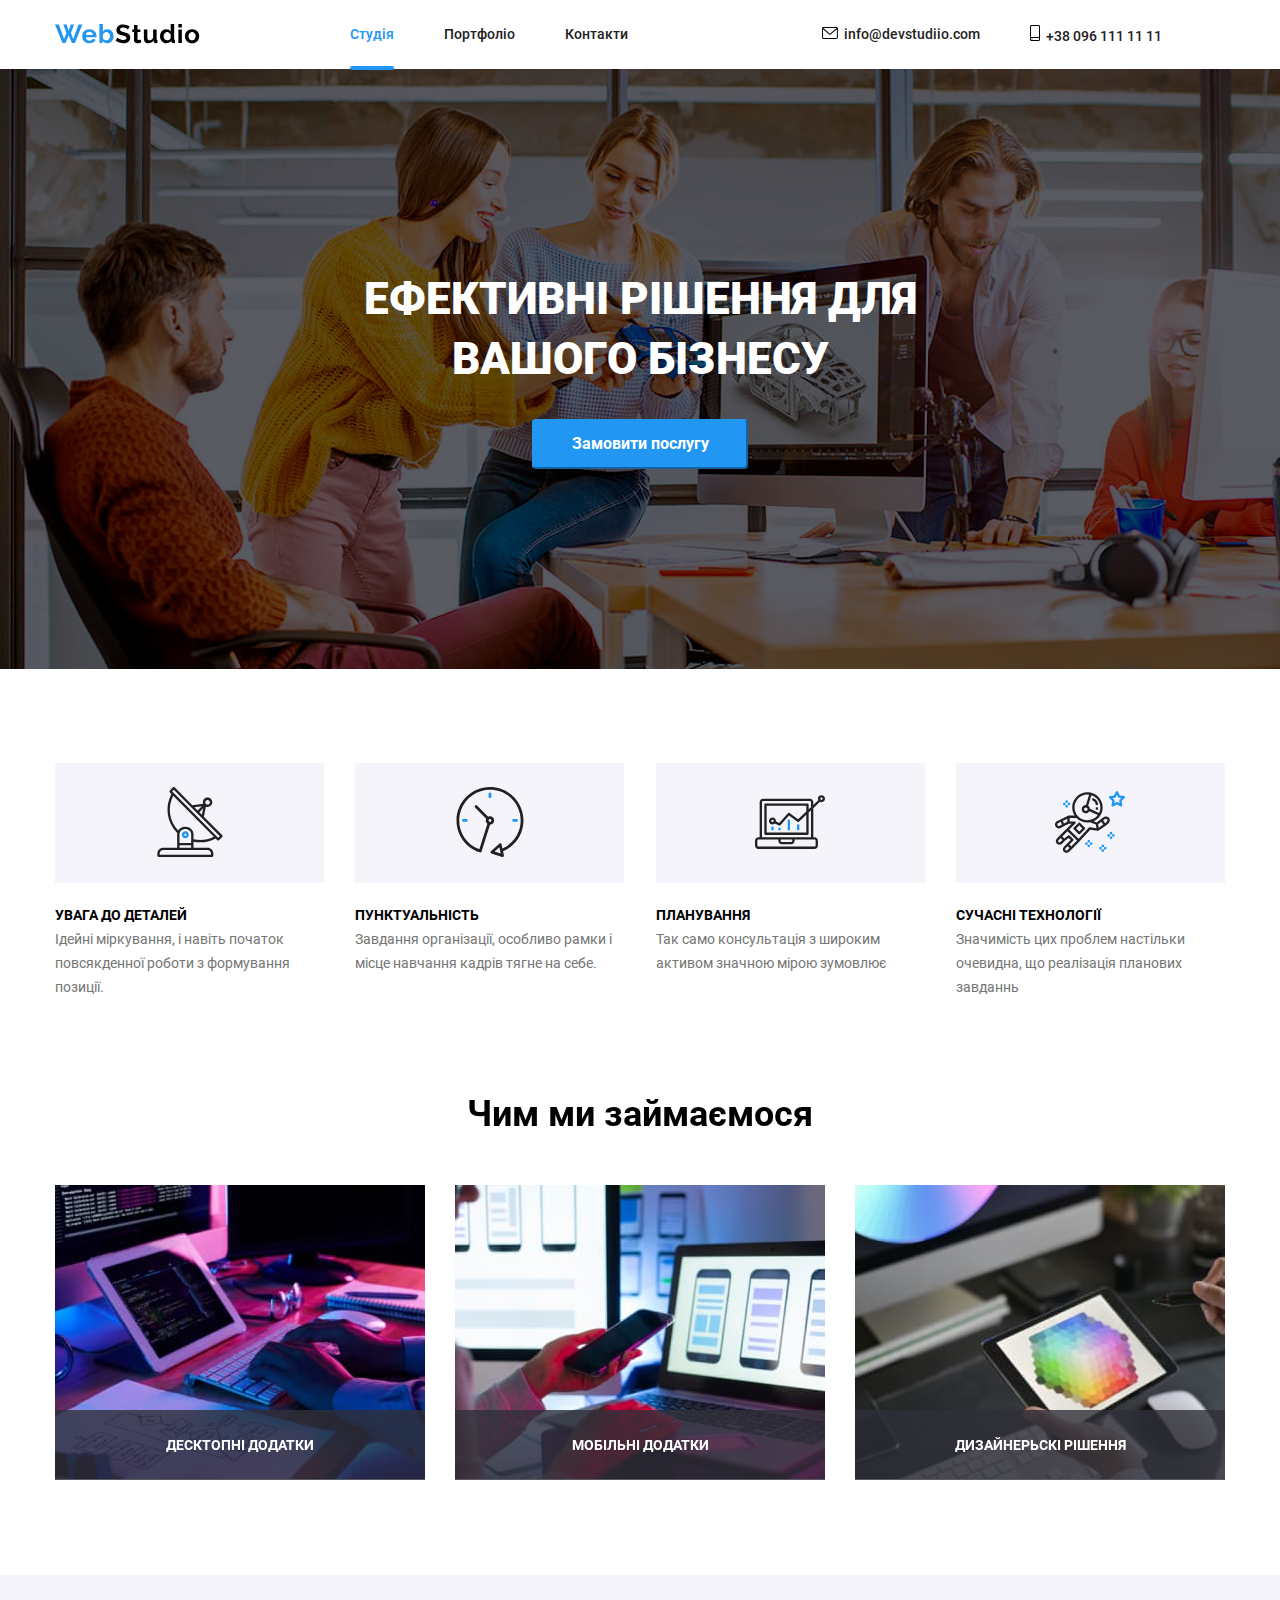
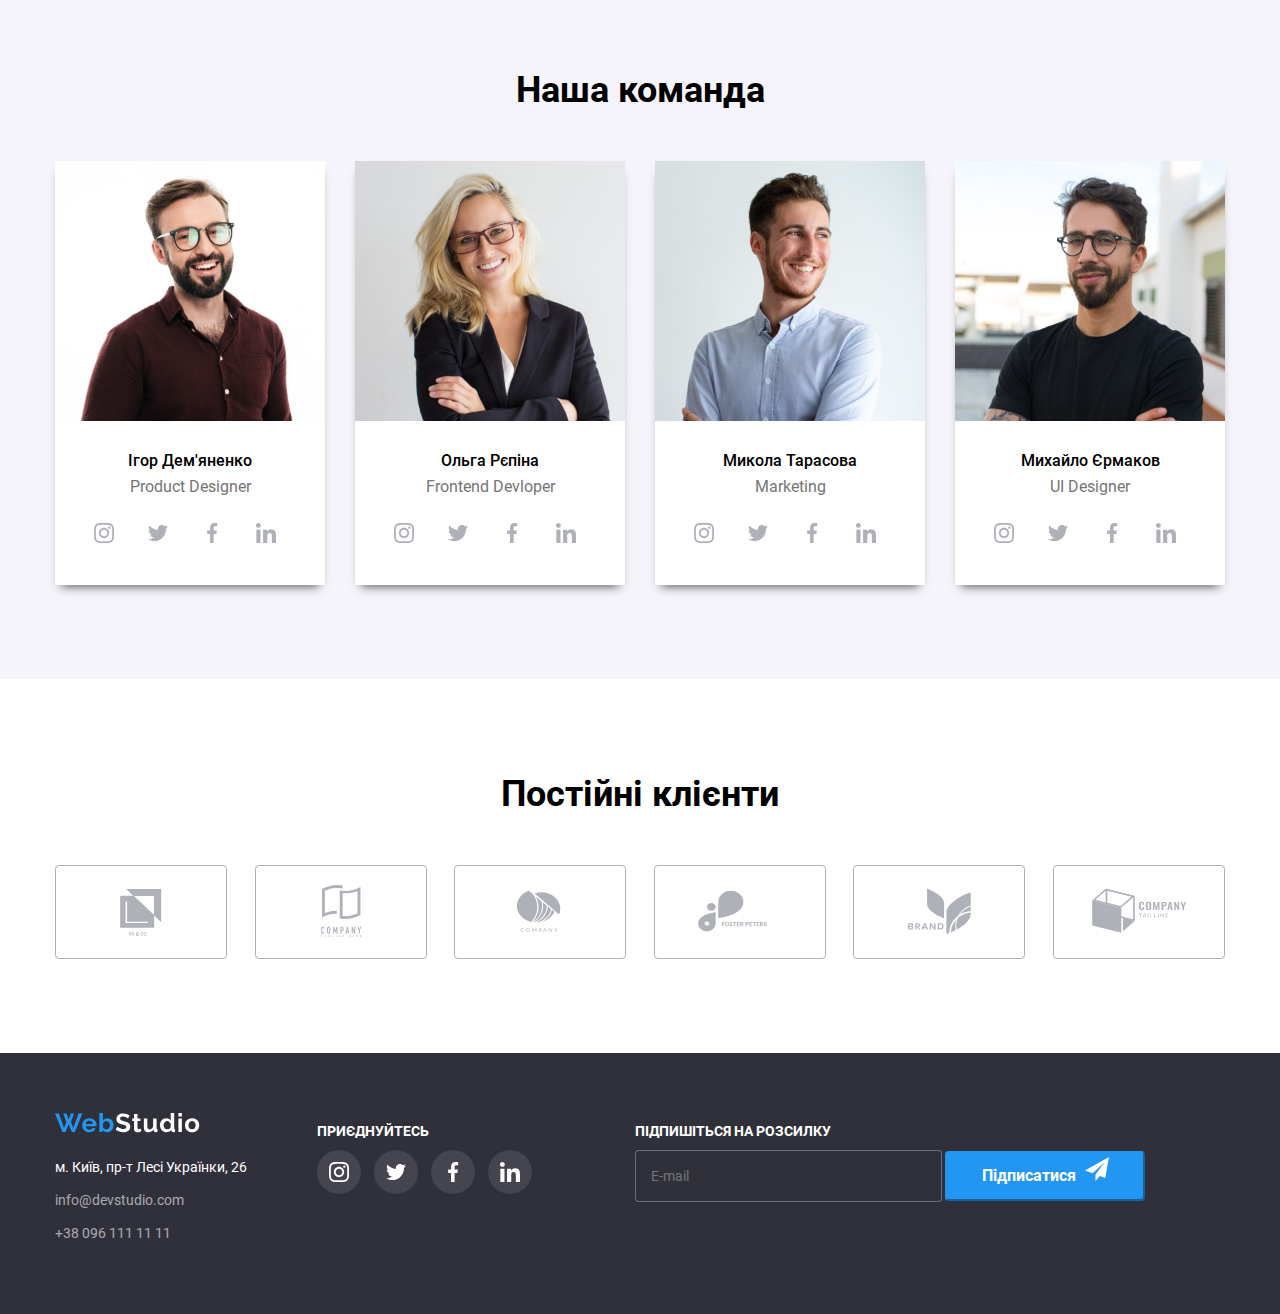
==== commit 2a1b7313: "ch" ====
--- a/index.html
+++ b/index.html
@@ -13,7 +13,7 @@
        <div class="container">
         <ul class="nav-menu">
             <img src="img_Web/WebStudio.svg" alt="" class="logo">
-            <li><a href="#" class="nav-link">Студія</a></li>
+            <li><a href="#" class="nav-link" id="studia">Студія</a></li>
             <li><a href="porfolio.html" class="nav-link">Портфоліо</a></li>
             <li><a href="#" class="nav-link">Контакти</a></li>
             <li>
--- a/style.css
+++ b/style.css
@@ -70,6 +70,7 @@
 
 .nav-link:hover {
   color: var(--button-color);
+  transition: color 250ms cubic-bezier(0.4, 0, 0.2, 1);
 }
 
 .nav-email {
@@ -82,6 +83,7 @@
 
 .nav-email:hover {
   color: var(--button-color);
+  transition: color 250ms cubic-bezier(0.4, 0, 0.2, 1);
 }
 
 .logo {
@@ -98,6 +100,7 @@
 
 .phone-number:hover {
   color: var(--button-color);
+  transition: color 250ms cubic-bezier(0.4, 0, 0.2, 1);
 }
 
 .main-section {
@@ -363,6 +366,7 @@
 
 .nav-menu>li:hover {
   fill: #2196F3;
+  transition: fill 250ms cubic-bezier(0.4, 0, 0.2, 1);
 }
 
 .social-icon {
@@ -382,6 +386,9 @@
   fill: #FFFFFF;
   background-color: #2196F3;
   border-radius: 30px;
+  transition: fill 250ms cubic-bezier(0.4, 0, 0.2, 1),
+  background-color 250ms cubic-bezier(0.4, 0, 0.2, 1),
+  border-radius 250ms cubic-bezier(0.4, 0, 0.2, 1);
 }
 
 .icon-client {
@@ -395,6 +402,8 @@
 .icon-client:hover {
   fill: #2196F3;
   border: 1px solid #2196F3;
+  transition: fill 250ms cubic-bezier(0.4, 0, 0.2, 1),
+  border 250ms cubic-bezier(0.4, 0, 0.2, 1);
 }
 
 .client-icons {
@@ -446,6 +455,7 @@
 
 .icon-footer:hover {
   background-color: #2196F3;
+  transition: background-color 250ms cubic-bezier(0.4, 0, 0.2, 1);
 }
 
 .services {
@@ -656,7 +666,22 @@
   position: relative;
 }
 
-.nav-link:hover:after {
+.nav-link:after {
+  position: absolute;
+  content: '';
+  left: 0;
+  top: 40px;
+  display: block;
+  width: 0;
+  height: 4px;
+  border-radius: 2px;
+  background-color: #2196F3;
+}
+.nav-link:hover::after{
+  width: 100%;
+  transition: width 250ms cubic-bezier(0.4, 0, 0.2, 1);
+}
+#studia:after{
   position: absolute;
   content: '';
   left: 0;
@@ -665,5 +690,8 @@
   width: 100%;
   height: 4px;
   border-radius: 2px;
-  background: #2196F3;
-}
+  background-color: #2196F3;
+}
+#studia{
+  color: #2196F3;
+}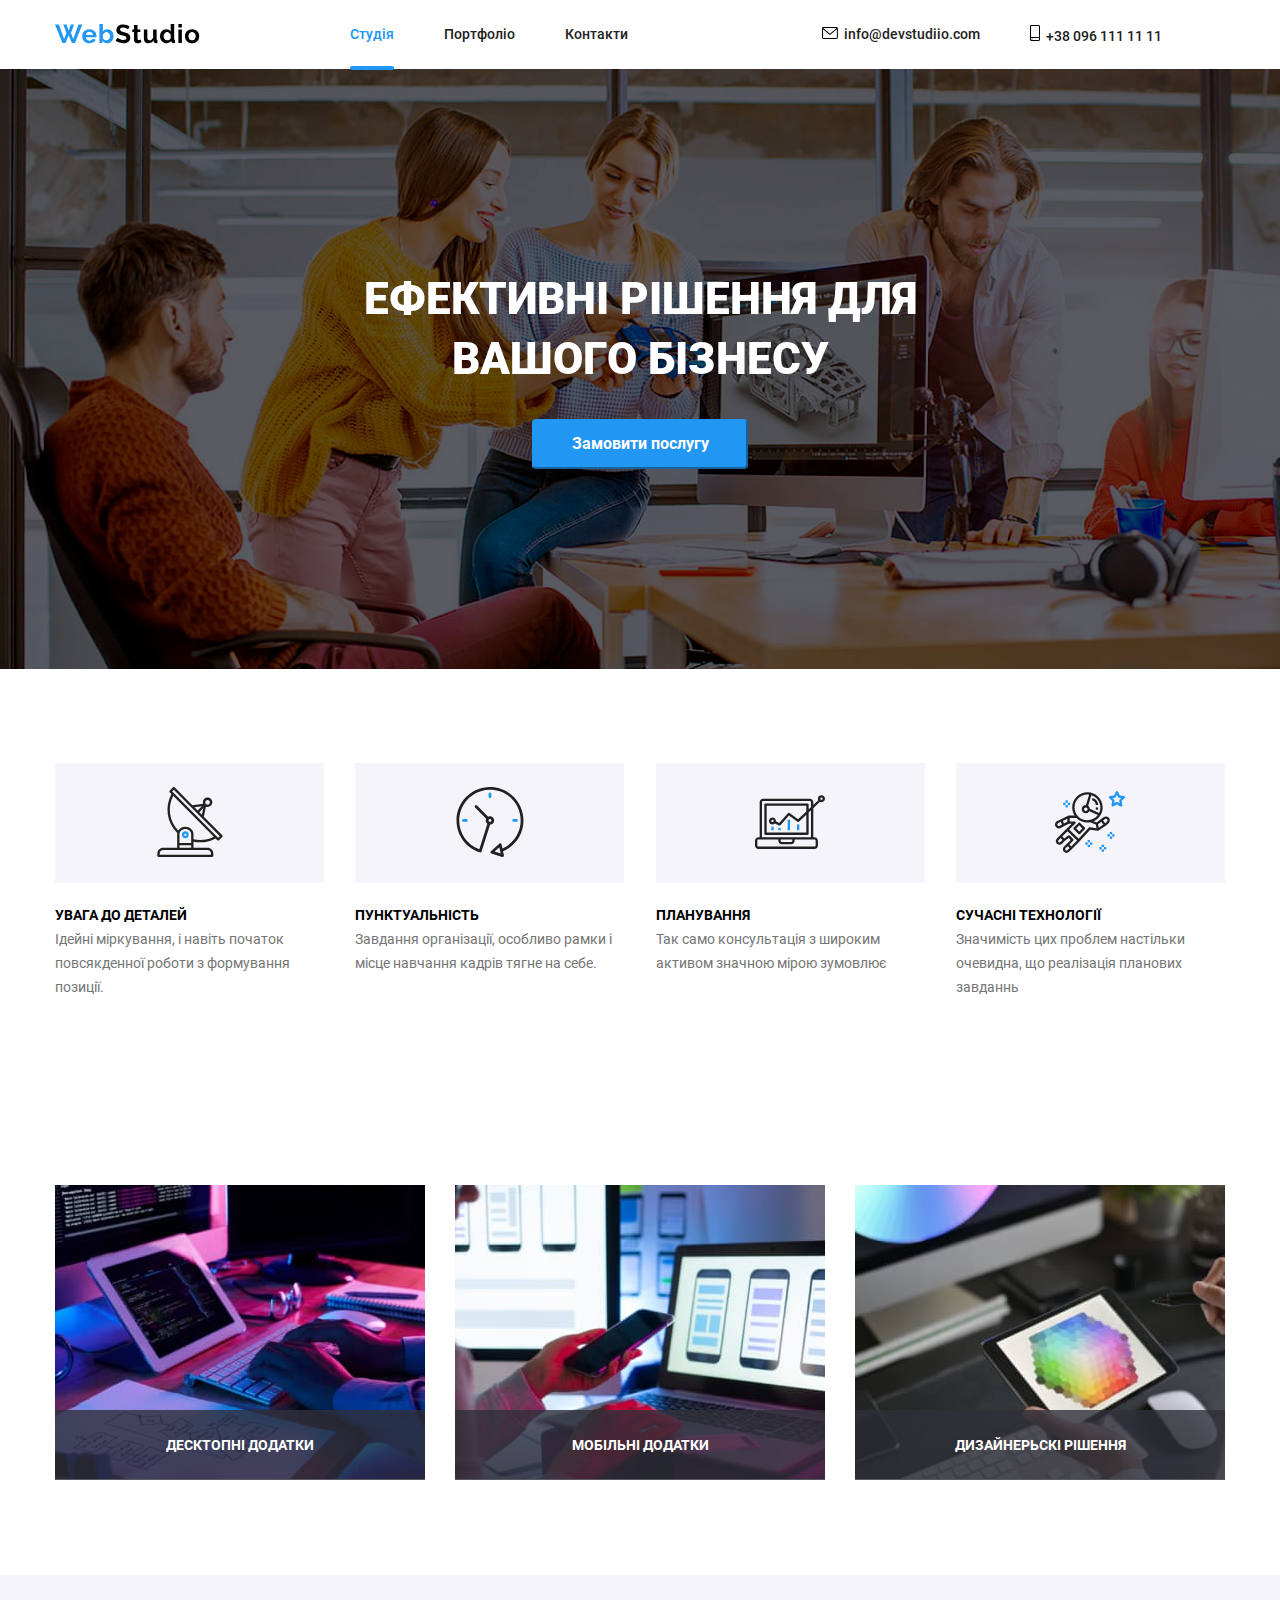
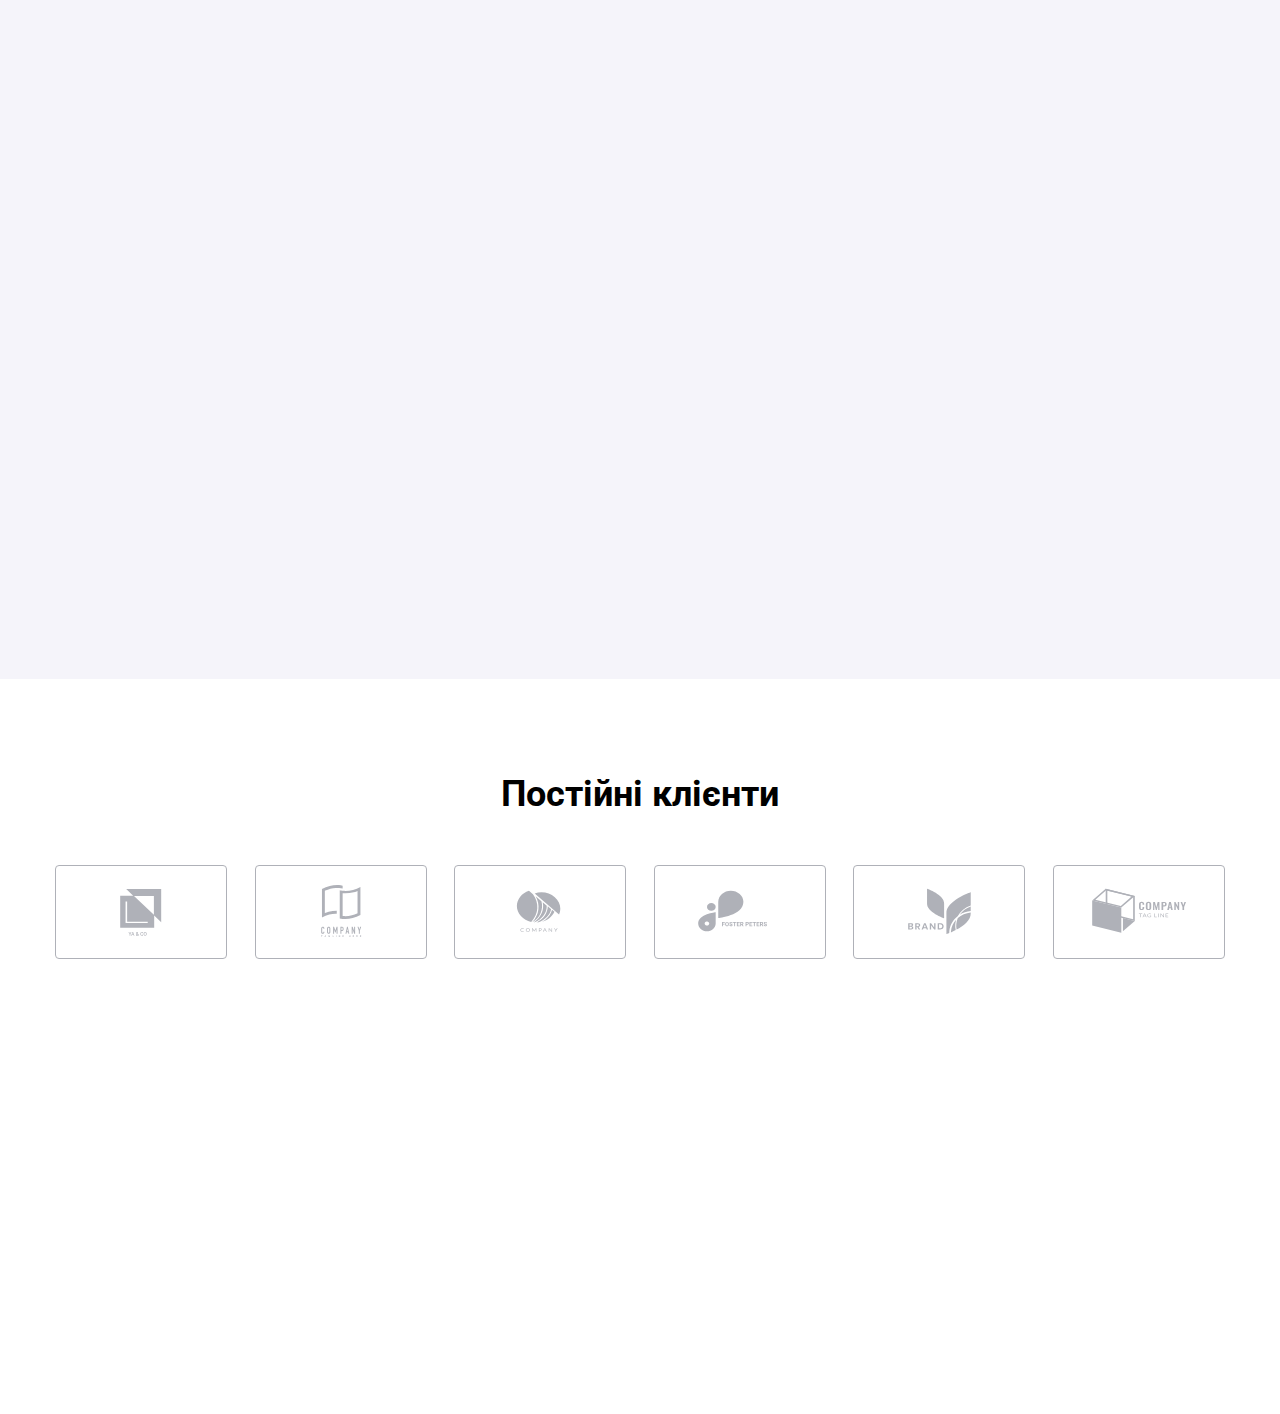
==== commit a1a56cf9: "ch" ====
--- a/index.html
+++ b/index.html
@@ -7,6 +7,7 @@
     <link rel="stylesheet" href="normalize.css">
     <link rel="stylesheet" href="reset.css">
     <link rel="stylesheet" href="style.css">
+    <link href="https://unpkg.com/aos@2.3.1/dist/aos.css" rel="stylesheet">
 </head>
 <body>
     <header class="main-header">
@@ -31,7 +32,7 @@
         <section class="main-section">
             <div class="container">
                 <div class="flex-container">
-                <h1 class="main-title">ЕФЕКТИВНІ РІШЕННЯ ДЛЯ ВАШОГО БІЗНЕСУ</h1>
+                <h1 class="main-title" data-aos="fade-up">ЕФЕКТИВНІ РІШЕННЯ ДЛЯ ВАШОГО БІЗНЕСУ</h1>
                 <button type="button" class="order-button" data-modal-open><p class="text-button">Замовити послугу</p></button>   
                 </div>
                 <div class="backdrop is-hidden" data-modal>
@@ -92,7 +93,7 @@
         </section>
         <section class="services">
             <div class="container">
-                <h1 class="services-title">Чим ми займаємося</h1>
+                <h1 class="services-title" data-aos="flip-up">Чим ми займаємося</h1>
             <ul class="services-list">
                 <li><img src="img_Web/imgg.jpg" alt="" class="foto-services"> <p class="bg-title">ДЕСКТОПНІ ДОДАТКИ</p></li>
                 <li><img src="img_Web/img(1).jpg" alt="" class="foto-services"> <p class="bg-title">МОБІЛЬНІ ДОДАТКИ</p></li>
@@ -102,9 +103,9 @@
         </section>
         <section class="team-section">
            <div class="container">
-            <h1 class="team-title">Наша команда</h1>
+            <h1 class="team-title" data-aos="flip-up">Наша команда</h1>
             <ul class="team-list">
-                <li class="team-li">
+                <li class="team-li" data-aos="zoom-in-right">
                     <img src="img_Web/img_.jpg" alt="" class="foto-member">
                     <p class="team-member-name">Ігор Дем'яненко</p>
                     <p class="team-member-job">Product Designer</p>
@@ -123,7 +124,7 @@
                         </svg>
                     </div>
                 </li>
-                <li class="team-li">
+                <li class="team-li" data-aos="zoom-in-right">
                     <img src="img_Web/img_(1).jpg" alt="" class="foto-member">
                     <p class="team-member-name">Ольга Рєпіна</p>
                     <p class="team-member-job">Frontend Devloper</p>
@@ -142,7 +143,7 @@
                         </svg>
                     </div>
                 </li>
-                <li class="team-li">
+                <li class="team-li" data-aos="zoom-in-right">
                     <img src="img_Web/img_(2).jpg" alt="" class="foto-member">
                     <p class="team-member-name">Микола Тарасова</p>
                     <p class="team-member-job">Marketing</p>
@@ -161,7 +162,7 @@
                         </svg>
                     </div>
                 </li>
-                <li class="team-li">
+                <li class="team-li" data-aos="zoom-in-right">
                     <img src="img_Web/img_(3).jpg" alt="" class="foto-member">
                     <p class="team-member-name">Михайло Єрмаков</p>
                     <p class="team-member-job">UI Designer</p>
@@ -208,7 +209,7 @@
             </div>
             </div>
         </section>
-    <footer class="main-footer">
+    <footer class="main-footer" data-aos="fade-up">
         <div class="container">
             <div class="footer-info">
                 <img src="img_Web/WebStudio_footer.svg" alt="" class="footer-logo">
@@ -247,5 +248,9 @@
         </div>
     </footer>
     <script src="js/main.js"></script>
+    <script src="https://unpkg.com/aos@2.3.1/dist/aos.js"></script>
+    <script>
+    AOS.init();
+</script>
 </body>
 </html>
--- a/style.css
+++ b/style.css
@@ -487,11 +487,13 @@
   height: 100%;
   background-color: rgba(0, 0, 0, 0.5);
   opacity: 1;
+  transition: opacity 250ms cubic-bezier(0.4, 0, 0.2, 1);
 }
 
 .backdrop.is-hidden {
   opacity: 0;
   pointer-events: none;
+  visibility: hidden;
 }
 
 .no-scroll {
@@ -507,6 +509,7 @@
   padding: 15px;
   background-color: #FFFFFF;
   transform: translate(-50%, -50%);
+  transition: opacity 250ms cubic-bezier(0.4, 0, 0.2, 1);
 }
 
 .modal {
@@ -694,4 +697,32 @@
 }
 #studia{
   color: #2196F3;
+}
+.main-title {
+  animation: transforms 1s ease-in-out;
+}
+
+.order-button {
+  animation: slide 1s ease-in-out;
+}
+@keyframes transforms {
+  0% {
+    opacity: 0;
+  }
+
+  100% {
+    opacity: 1;
+  }
+}
+
+@keyframes slide {
+  0% {
+    transform: translateY(50px);
+    opacity: 0;
+  }
+
+  100% {
+    transform: translateY(0);
+    opacity: 1;
+  }
 }